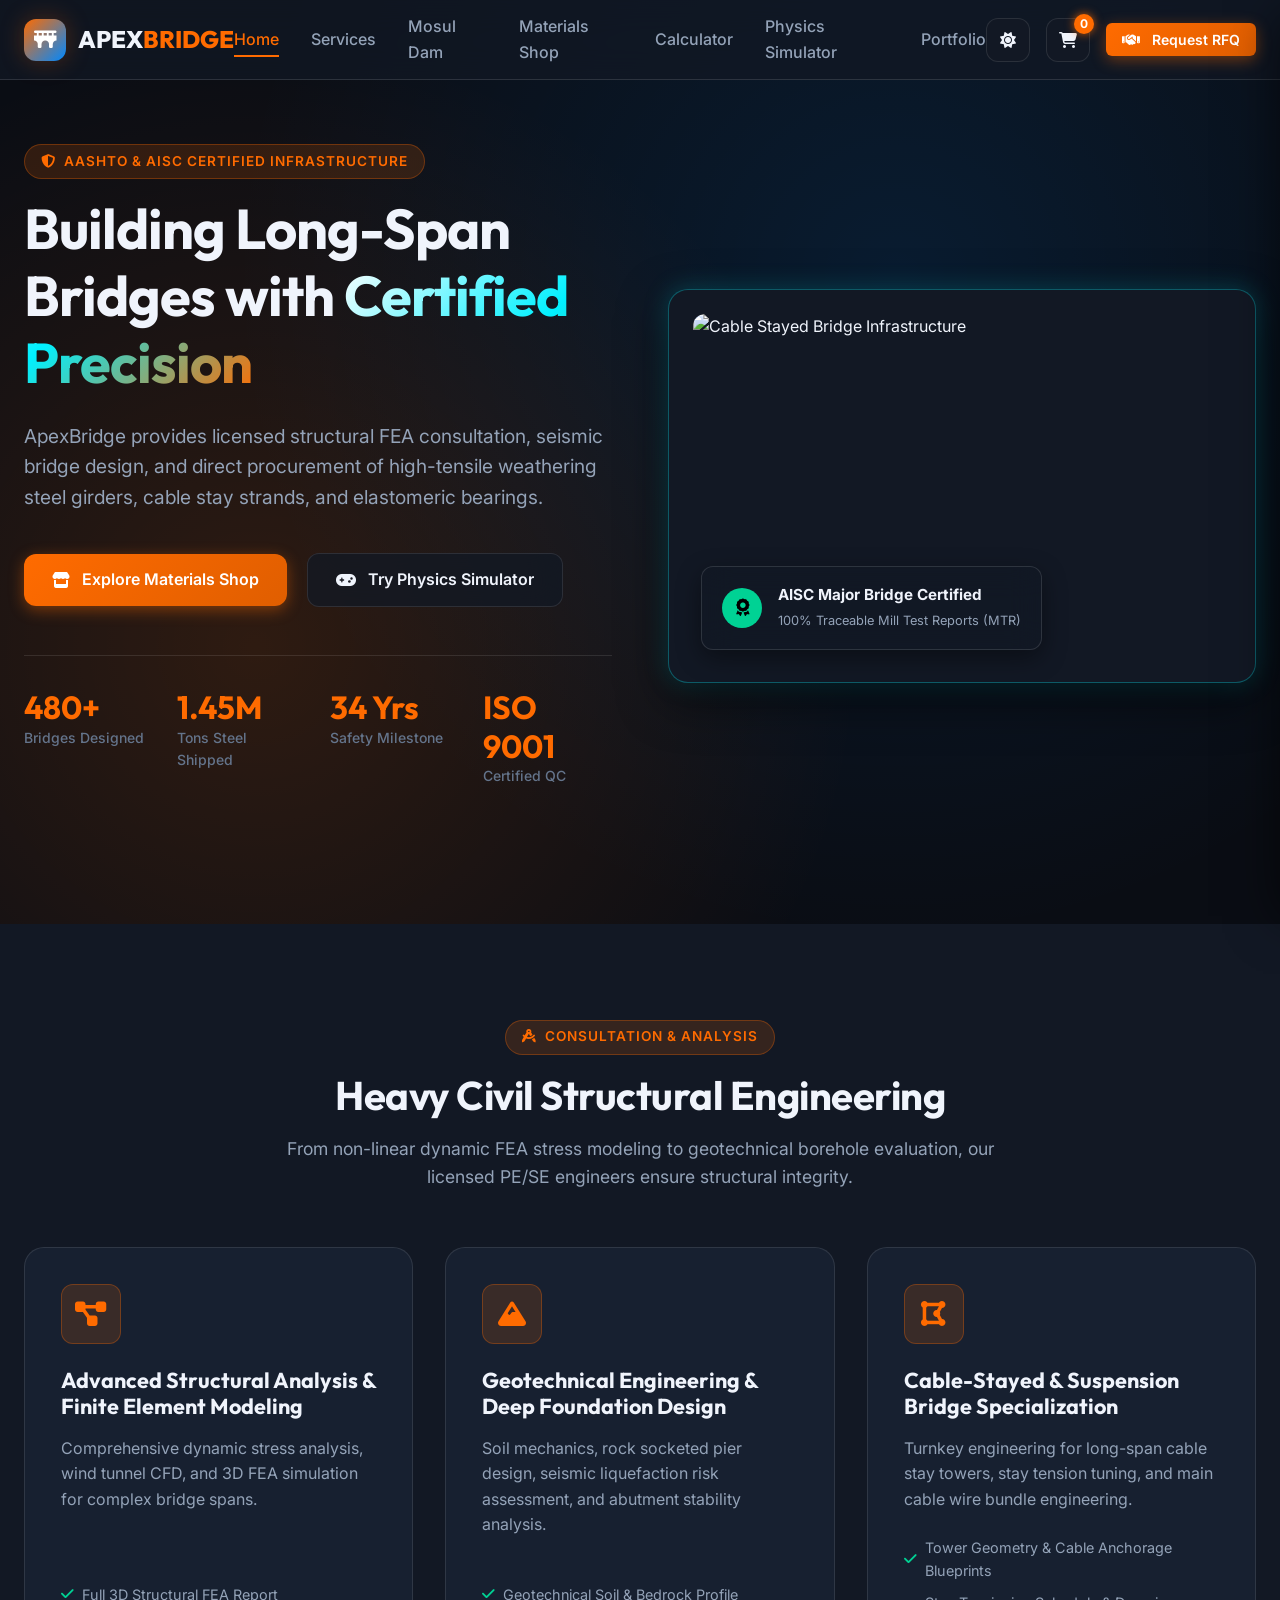
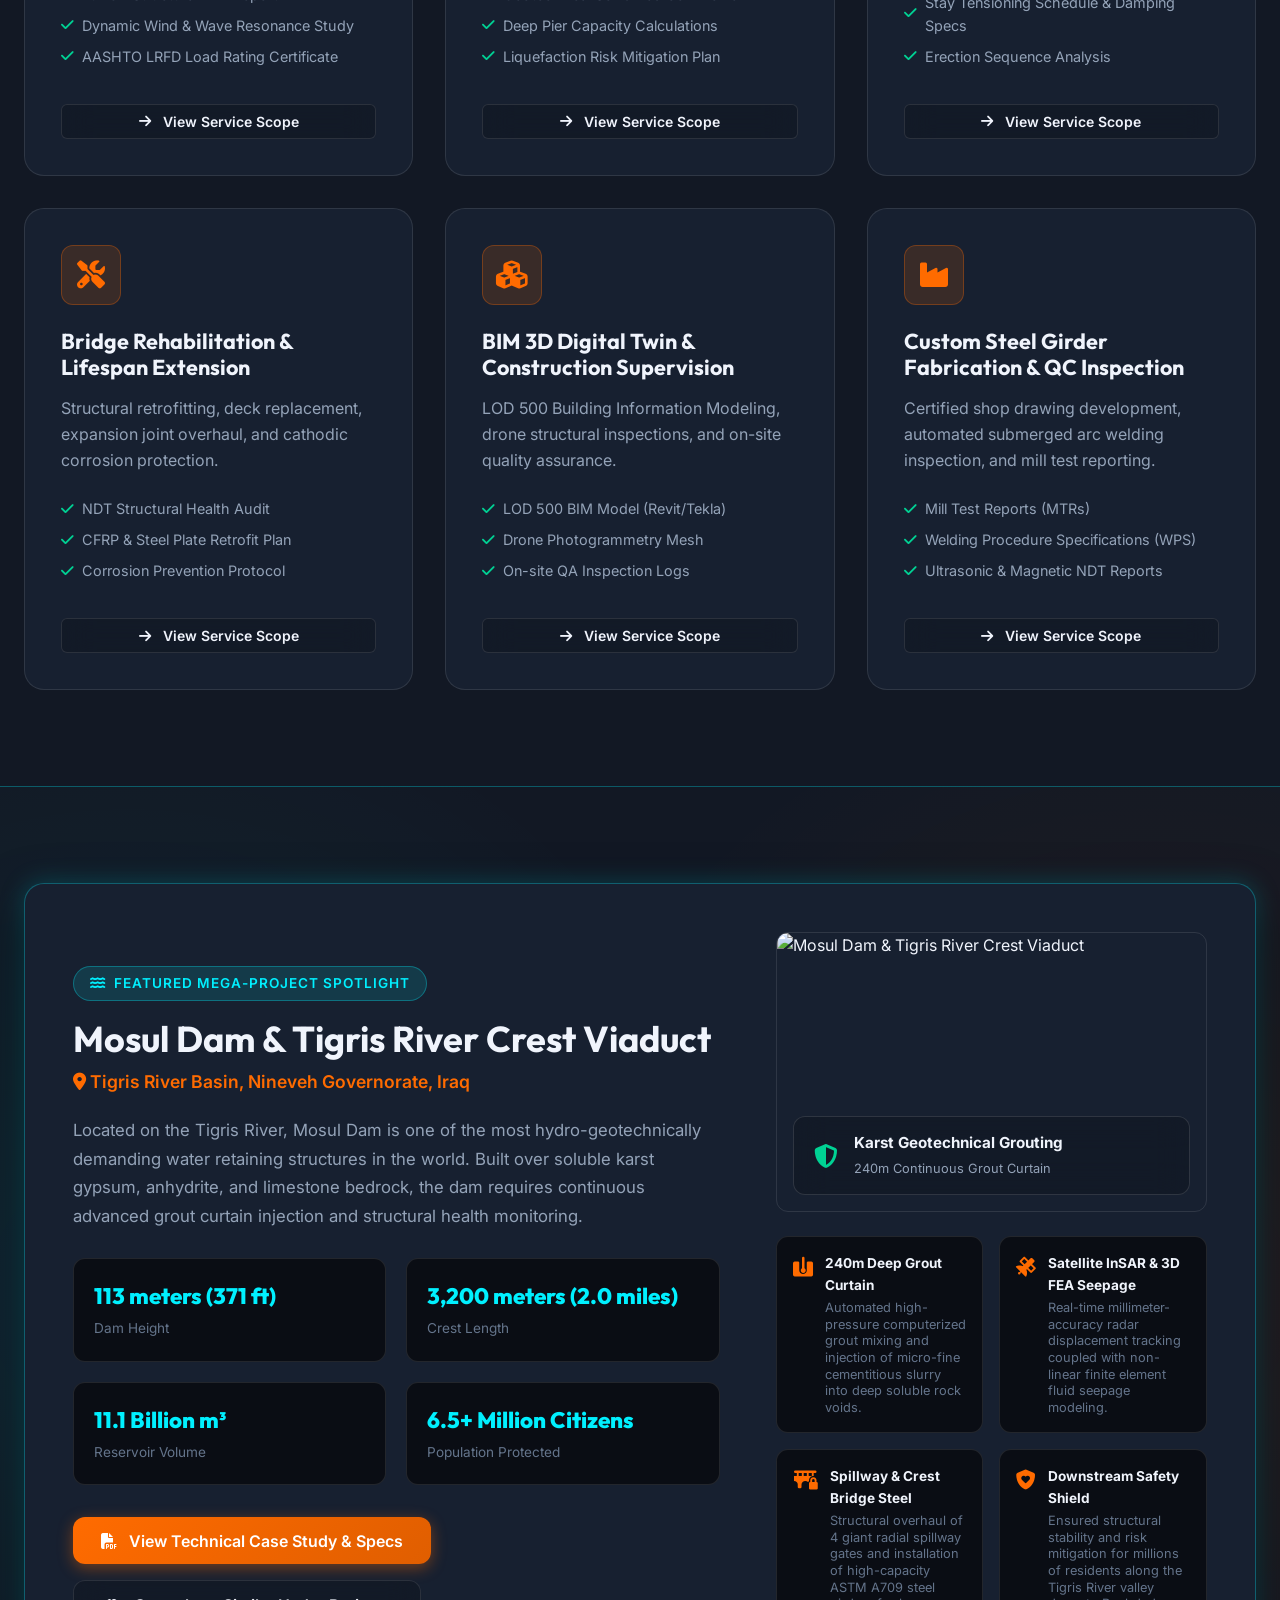
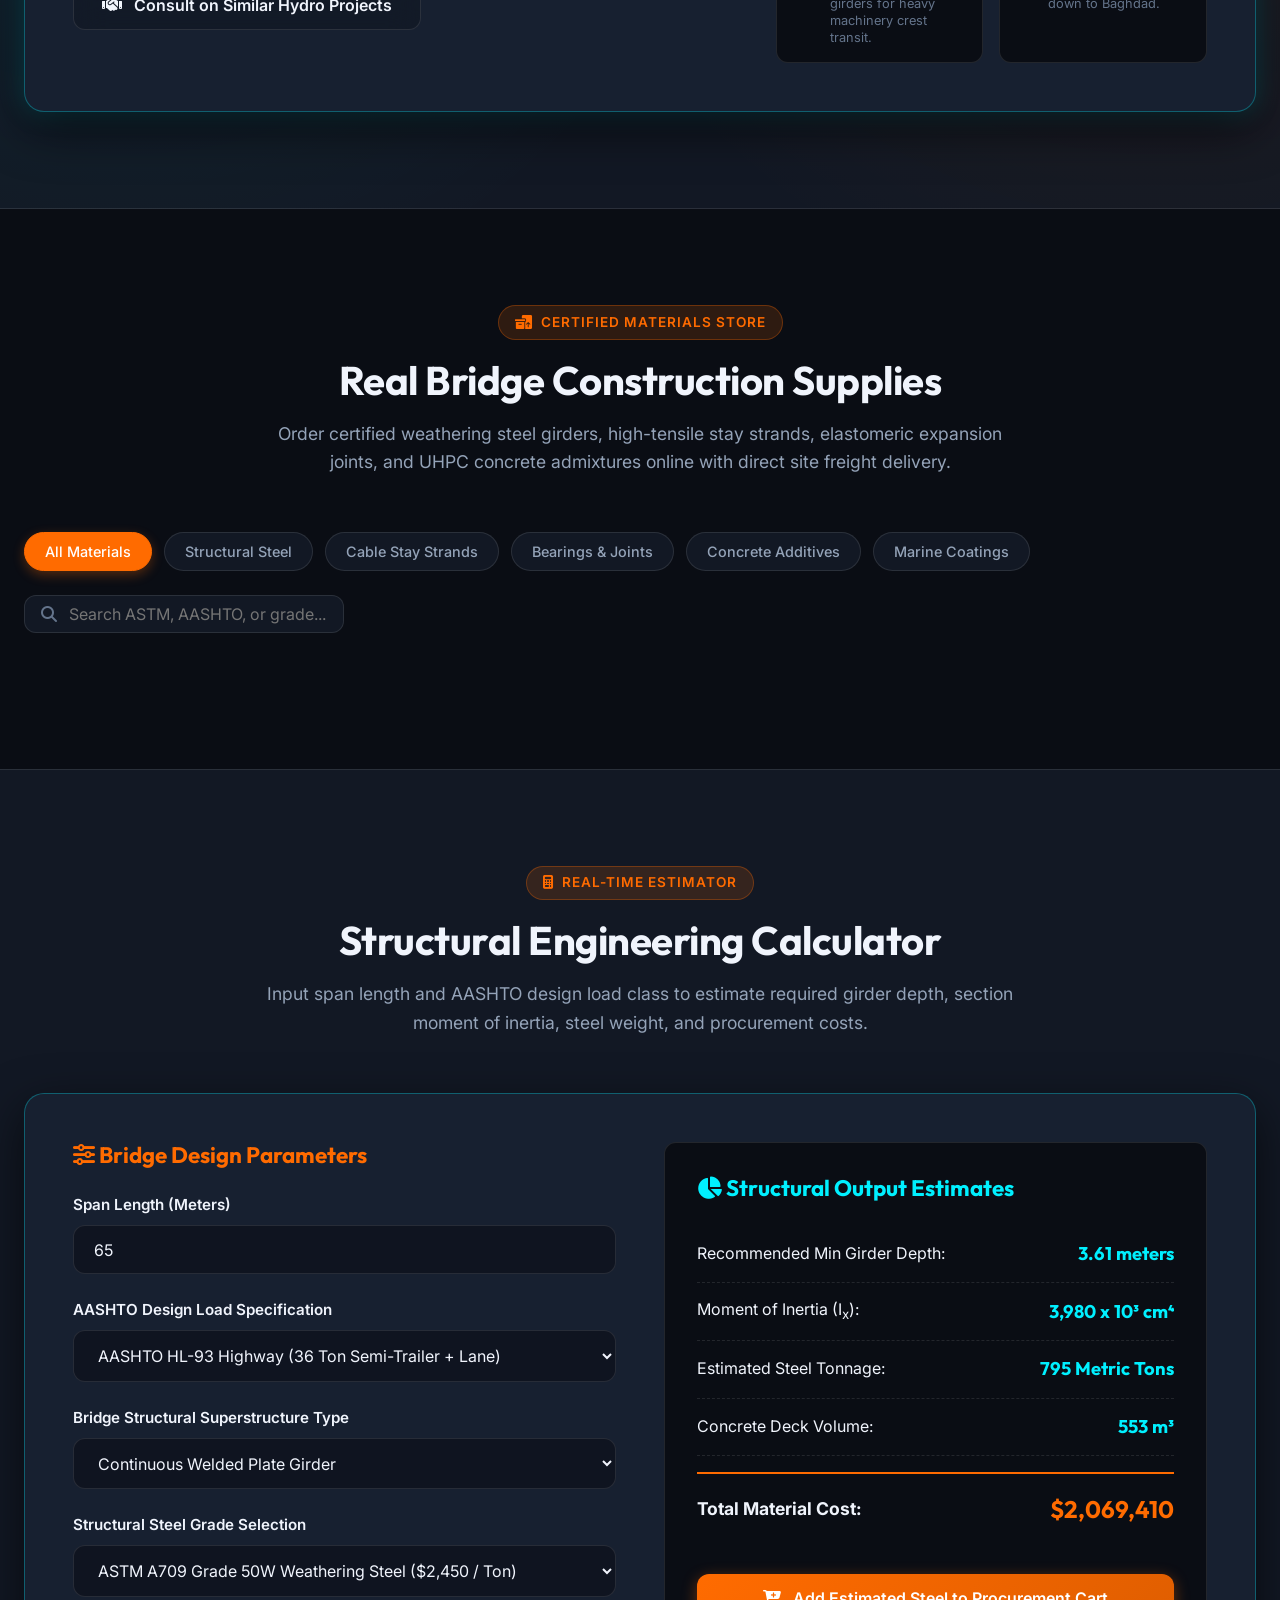
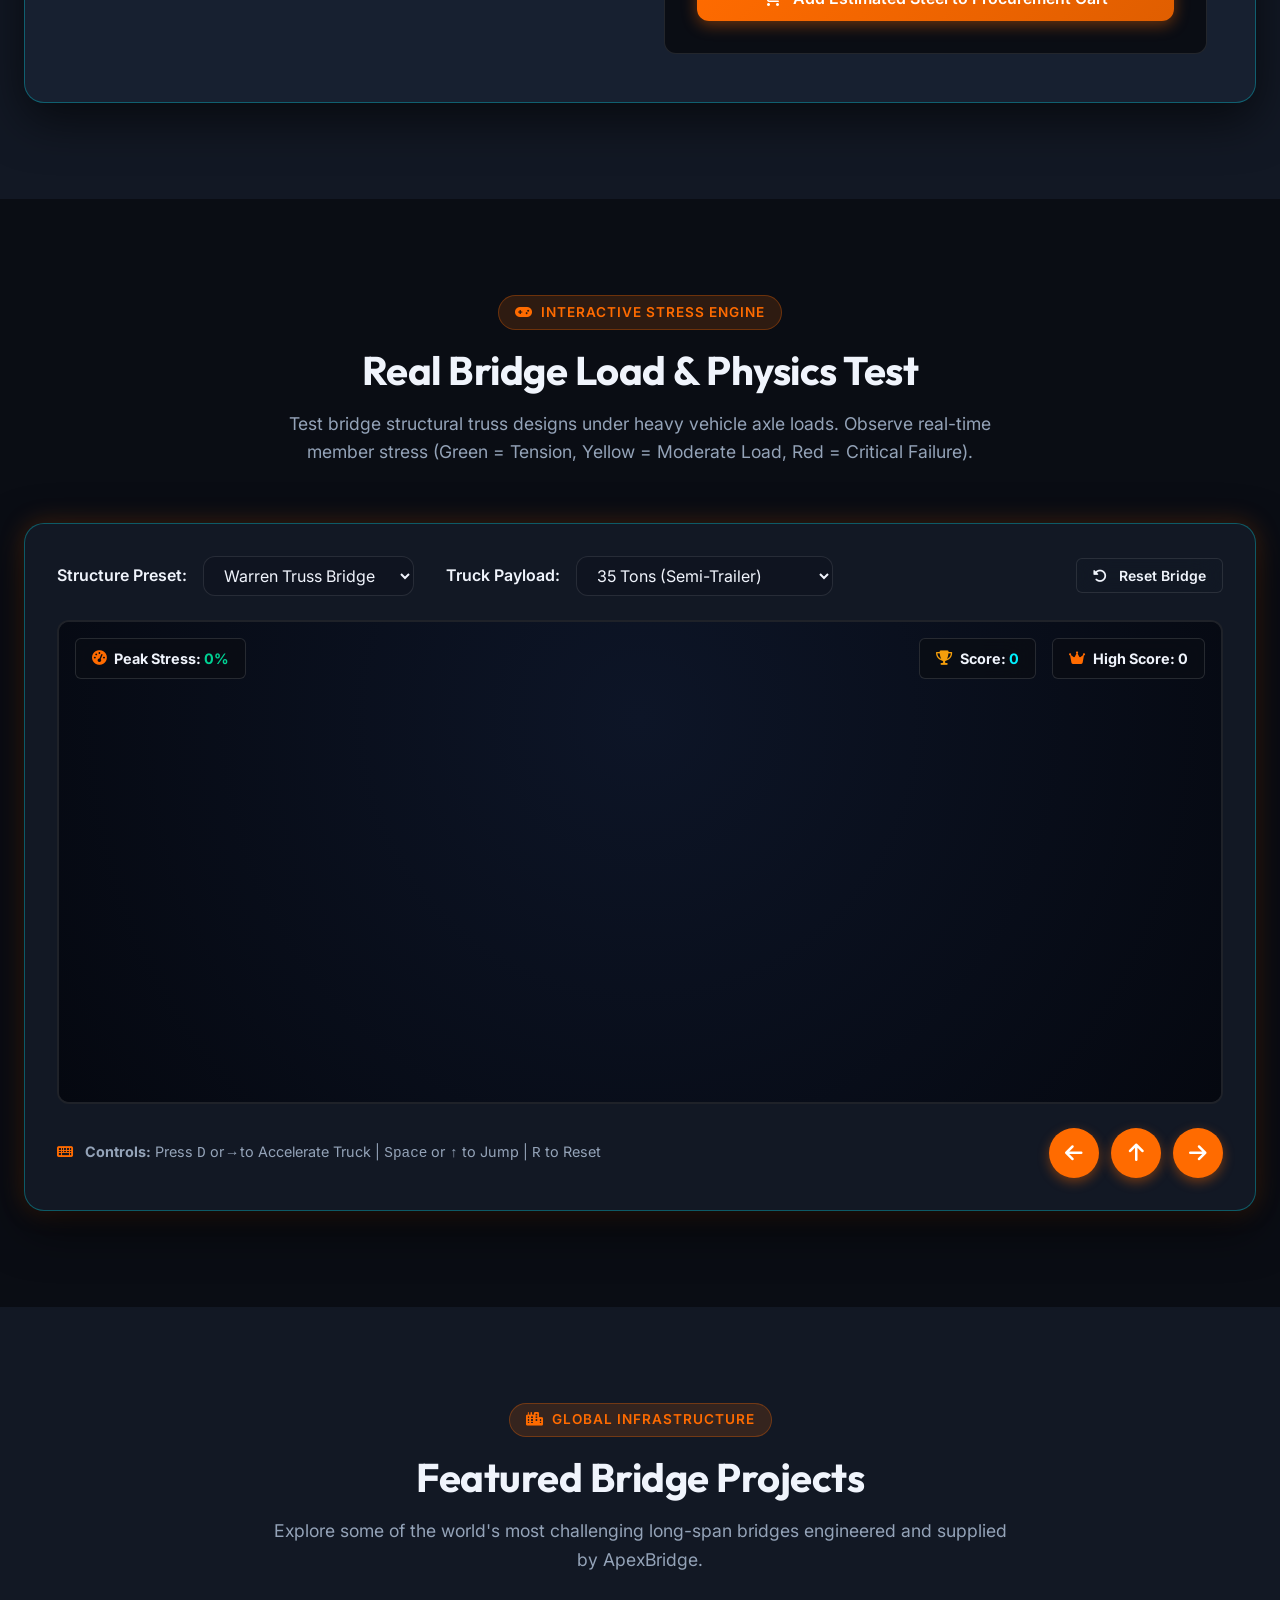
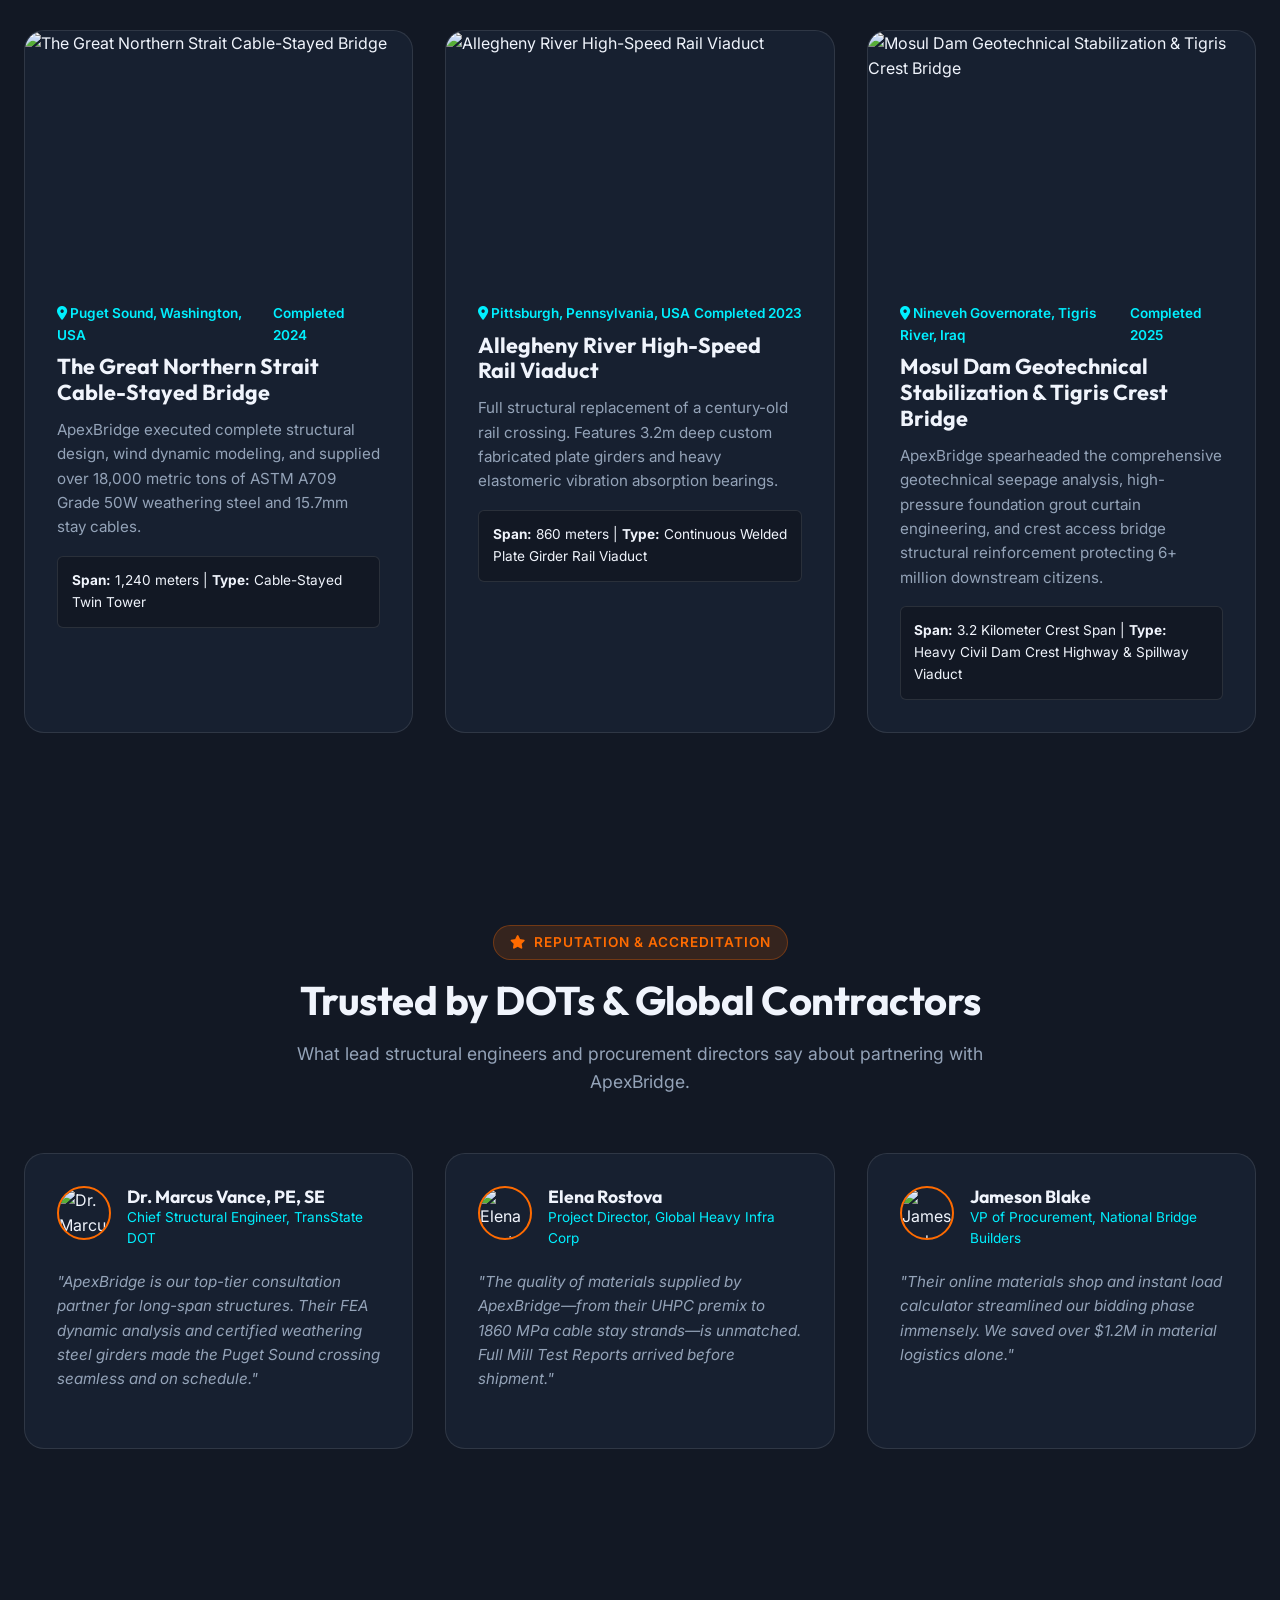
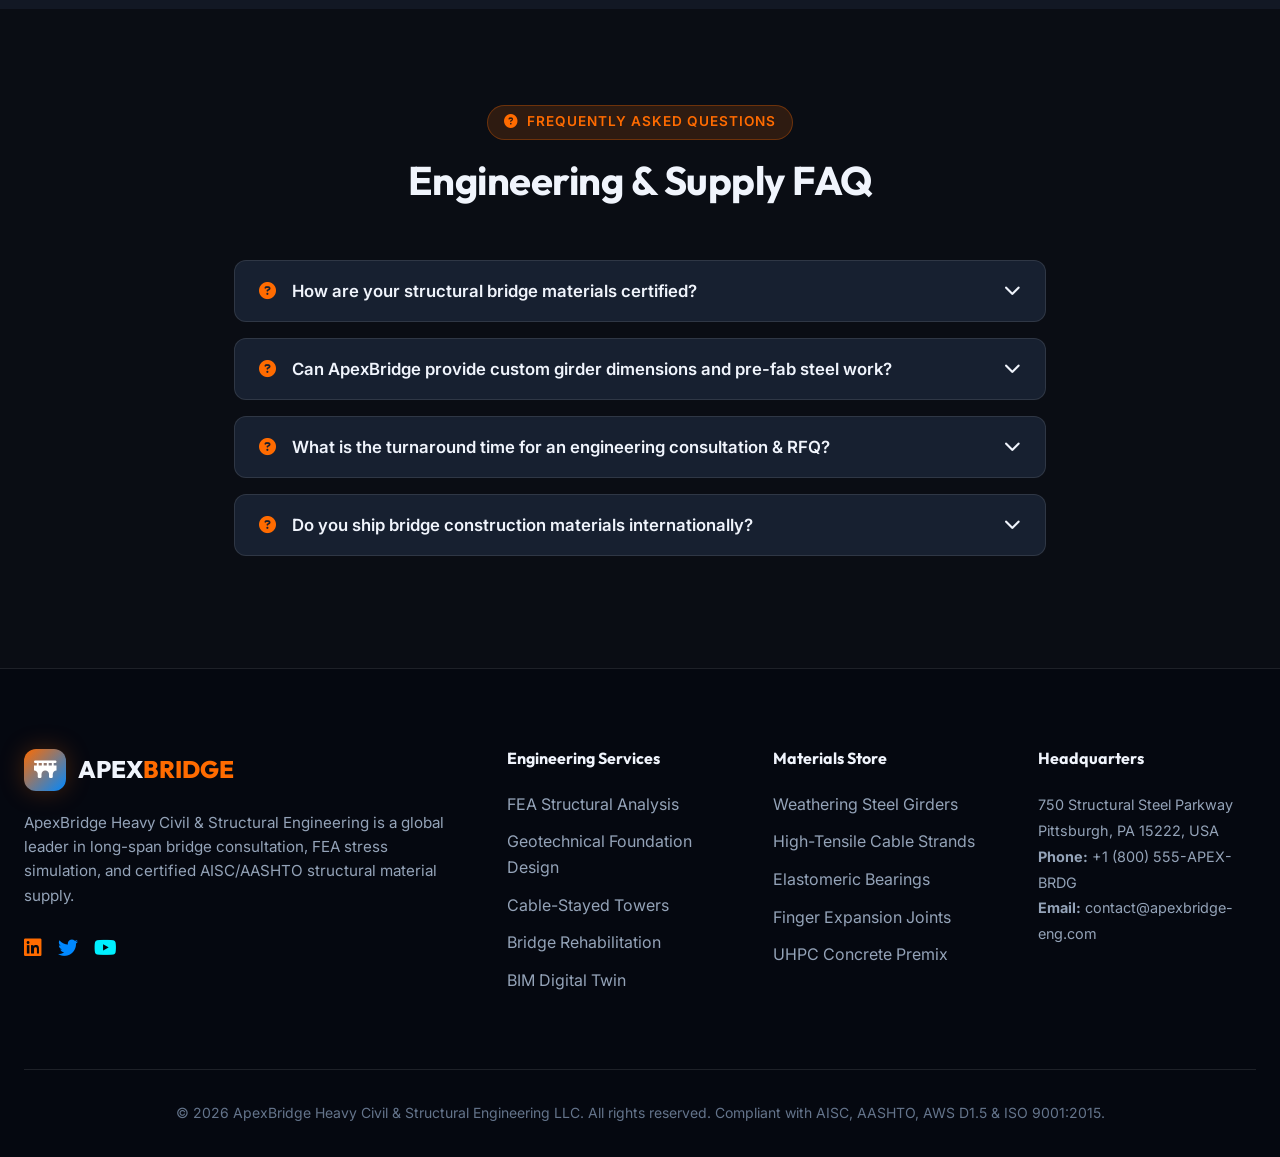
==== index.html @ 3b101652 "feat: add featured Mosul Dam geotechnical stabilization mega-project spotlight section and technical" ====
<!DOCTYPE html>
<html lang="en" data-theme="dark">
<head>
  <meta charset="UTF-8">
  <meta name="viewport" content="width=device-width, initial-scale=1.0">
  <meta name="description" content="ApexBridge Heavy Civil & Structural Engineering - Certified Bridge Materials Shop, FEA Consultation, and Real-Time Bridge Stress Simulator.">
  <title>ApexBridge | Engineering Consultation & Structural Bridge Materials</title>
  
  <!-- FontAwesome Icons & Google Fonts -->
  <link rel="stylesheet" href="https://cdnjs.cloudflare.com/ajax/libs/font-awesome/6.5.1/css/all.min.css">
  <link rel="stylesheet" href="css/styles.css">
</head>
<body>

  <!-- ==========================================================================
       Header & Navigation
       ========================================================================== -->
  <header class="header">
    <div class="container">
      <a href="#home" class="logo">
        <div class="logo-icon"><i class="fa-solid fa-bridge"></i></div>
        <span>APEX<span style="color: var(--brand-orange);">BRIDGE</span></span>
      </a>

      <ul class="nav-menu">
        <li><a href="#home" class="nav-link active">Home</a></li>
        <li><a href="#services" class="nav-link">Services</a></li>
        <li><a href="#mosul-dam" class="nav-link">Mosul Dam</a></li>
        <li><a href="#shop" class="nav-link">Materials Shop</a></li>
        <li><a href="#calculator" class="nav-link">Calculator</a></li>
        <li><a href="#simulator" class="nav-link">Physics Simulator</a></li>
        <li><a href="#portfolio" class="nav-link">Portfolio</a></li>
      </ul>

      <div class="header-actions">
        <button id="themeToggleBtn" class="btn-icon" aria-label="Toggle Theme">
          <i class="fa-solid fa-sun"></i>
        </button>

        <button id="cartBtn" class="btn-icon cart-btn" aria-label="Shopping Cart">
          <i class="fa-solid fa-cart-shopping"></i>
          <span class="cart-badge">0</span>
        </button>

        <button class="btn btn-primary btn-sm" onclick="openConsultationModal()">
          <i class="fa-solid fa-handshake"></i> Request RFQ
        </button>

        <button id="hamburgerBtn" class="hamburger-btn btn-icon" aria-label="Open Menu">
          <i class="fa-solid fa-bars"></i>
        </button>
      </div>
    </div>
  </header>

  <!-- Mobile Drawer Navigation -->
  <div id="mobileBackdrop" class="modal-backdrop" style="z-index: 2190;"></div>
  <div id="mobileNavDrawer" class="mobile-nav-drawer">
    <div style="display: flex; justify-content: space-between; align-items: center; margin-bottom: 2rem;">
      <a href="#home" class="logo" style="font-size: 1.25rem;">
        <div class="logo-icon" style="width: 34px; height: 34px;"><i class="fa-solid fa-bridge"></i></div>
        <span>APEX<span style="color: var(--brand-orange);">BRIDGE</span></span>
      </a>
      <button id="closeMobileNavBtn" style="font-size: 1.25rem; color: var(--text-muted);"><i class="fa-solid fa-xmark"></i></button>
    </div>
    <ul style="list-style: none; display: flex; flex-direction: column; gap: 1.25rem;">
      <li><a href="#home" class="mobile-nav-link" style="font-size: 1.1rem; font-weight: 600;">Home</a></li>
      <li><a href="#services" class="mobile-nav-link" style="font-size: 1.1rem; font-weight: 600;">Engineering Services</a></li>
      <li><a href="#mosul-dam" class="mobile-nav-link" style="font-size: 1.1rem; font-weight: 600;">Mosul Dam Project</a></li>
      <li><a href="#shop" class="mobile-nav-link" style="font-size: 1.1rem; font-weight: 600;">Bridge Materials Shop</a></li>
      <li><a href="#calculator" class="mobile-nav-link" style="font-size: 1.1rem; font-weight: 600;">Engineering Calculator</a></li>
      <li><a href="#simulator" class="mobile-nav-link" style="font-size: 1.1rem; font-weight: 600;">Bridge Physics Simulator</a></li>
      <li><a href="#portfolio" class="mobile-nav-link" style="font-size: 1.1rem; font-weight: 600;">Project Portfolio</a></li>
    </ul>
    <div style="margin-top: 3rem;">
      <button class="btn btn-primary" style="width: 100%;" onclick="openConsultationModal()">
        <i class="fa-solid fa-calendar-check"></i> Book Consultation
      </button>
    </div>
  </div>

  <!-- ==========================================================================
       Hero Section
       ========================================================================== -->
  <section id="home" class="hero">
    <div class="container">
      <div class="hero-grid">
        <div class="hero-content">
          <div class="section-tag"><i class="fa-solid fa-shield-halved"></i> AASHTO & AISC CERTIFIED INFRASTRUCTURE</div>
          <h1>Building Long-Span Bridges with <span class="text-gradient">Certified Precision</span></h1>
          <p>ApexBridge provides licensed structural FEA consultation, seismic bridge design, and direct procurement of high-tensile weathering steel girders, cable stay strands, and elastomeric bearings.</p>
          
          <div class="hero-buttons">
            <a href="#shop" class="btn btn-primary">
              <i class="fa-solid fa-store"></i> Explore Materials Shop
            </a>
            <a href="#simulator" class="btn btn-secondary">
              <i class="fa-solid fa-gamepad"></i> Try Physics Simulator
            </a>
          </div>

          <div class="hero-stats">
            <div class="stat-item">
              <h3 id="statBridges">480+</h3>
              <p>Bridges Designed</p>
            </div>
            <div class="stat-item">
              <h3>1.45M</h3>
              <p>Tons Steel Shipped</p>
            </div>
            <div class="stat-item">
              <h3>34 Yrs</h3>
              <p>Safety Milestone</p>
            </div>
            <div class="stat-item">
              <h3>ISO 9001</h3>
              <p>Certified QC</p>
            </div>
          </div>
        </div>

        <div class="hero-visual">
          <div class="hero-card-preview">
            <img src="https://images.unsplash.com/photo-1477959858617-67f30ac4ce78?auto=format&fit=crop&w=1000&q=80" alt="Cable Stayed Bridge Infrastructure" class="hero-card-img">
            <div class="hero-badge-float">
              <div class="hero-badge-icon"><i class="fa-solid fa-award"></i></div>
              <div>
                <strong style="display: block; font-size: 0.95rem;">AISC Major Bridge Certified</strong>
                <span style="font-size: 0.8rem; color: var(--text-secondary);">100% Traceable Mill Test Reports (MTR)</span>
              </div>
            </div>
          </div>
        </div>
      </div>
    </div>
  </section>

  <!-- ==========================================================================
       Services Section
       ========================================================================== -->
  <section id="services" class="services-section">
    <div class="container">
      <div class="section-header">
        <div class="section-tag"><i class="fa-solid fa-compass-drafting"></i> CONSULTATION & ANALYSIS</div>
        <h2>Heavy Civil Structural Engineering</h2>
        <p>From non-linear dynamic FEA stress modeling to geotechnical borehole evaluation, our licensed PE/SE engineers ensure structural integrity.</p>
      </div>

      <div id="servicesGrid" class="services-grid">
        <!-- Rendered dynamically via js/app.js -->
      </div>
    </div>
  </section>

  <!-- ==========================================================================
       Mosul Dam Mega-Project Spotlight Section
       ========================================================================== -->
  <section id="mosul-dam" class="mosul-section">
    <div class="container" id="mosulDamContainer">
      <!-- Rendered dynamically via js/app.js -->
    </div>
  </section>

  <!-- ==========================================================================
       Materials E-Commerce Shop Section
       ========================================================================== -->
  <section id="shop" class="shop-section">
    <div class="container">
      <div class="section-header">
        <div class="section-tag"><i class="fa-solid fa-boxes-packing"></i> CERTIFIED MATERIALS STORE</div>
        <h2>Real Bridge Construction Supplies</h2>
        <p>Order certified weathering steel girders, high-tensile stay strands, elastomeric expansion joints, and UHPC concrete admixtures online with direct site freight delivery.</p>
      </div>

      <div class="shop-controls">
        <div class="shop-filters">
          <button class="filter-btn active" data-filter="all">All Materials</button>
          <button class="filter-btn" data-filter="steel-girders">Structural Steel</button>
          <button class="filter-btn" data-filter="cables-tendons">Cable Stay Strands</button>
          <button class="filter-btn" data-filter="bearings-joints">Bearings & Joints</button>
          <button class="filter-btn" data-filter="concrete-additives">Concrete Additives</button>
          <button class="filter-btn" data-filter="coatings-sealants">Marine Coatings</button>
        </div>

        <div class="shop-search-bar">
          <i class="fa-solid fa-magnifying-glass"></i>
          <input type="text" id="shopSearchInput" placeholder="Search ASTM, AASHTO, or grade...">
        </div>
      </div>

      <div id="productsGrid" class="products-grid">
        <!-- Rendered dynamically via js/shop.js -->
      </div>
    </div>
  </section>

  <!-- ==========================================================================
       Engineering & Material Estimator Calculator
       ========================================================================== -->
  <section id="calculator" class="calc-section">
    <div class="container">
      <div class="section-header">
        <div class="section-tag"><i class="fa-solid fa-calculator"></i> REAL-TIME ESTIMATOR</div>
        <h2>Structural Engineering Calculator</h2>
        <p>Input span length and AASHTO design load class to estimate required girder depth, section moment of inertia, steel weight, and procurement costs.</p>
      </div>

      <div class="calc-wrapper">
        <div class="calc-grid">
          <div>
            <h3 style="font-size: 1.4rem; margin-bottom: 1.5rem; color: var(--brand-orange);">
              <i class="fa-solid fa-sliders"></i> Bridge Design Parameters
            </h3>
            
            <div class="form-group">
              <label>Span Length (Meters)</label>
              <input type="number" id="calcSpanLength" value="65" min="10" max="1500" class="form-control">
            </div>

            <div class="form-group">
              <label>AASHTO Design Load Specification</label>
              <select id="calcLoadClass" class="form-control">
                <option value="hl93" selected>AASHTO HL-93 Highway (36 Ton Semi-Trailer + Lane)</option>
                <option value="cooper">Cooper E80 Heavy Freight Locomotive Rail</option>
                <option value="urban">Light Urban Pedestrian & Transit Line</option>
              </select>
            </div>

            <div class="form-group">
              <label>Bridge Structural Superstructure Type</label>
              <select id="calcBridgeType" class="form-control">
                <option value="plate-girder" selected>Continuous Welded Plate Girder</option>
                <option value="warren-truss">Warren Steel Truss Span</option>
                <option value="cable-stayed">Cable-Stayed Twin Tower</option>
                <option value="box-girder">Prestressed Concrete Box Girder</option>
              </select>
            </div>

            <div class="form-group">
              <label>Structural Steel Grade Selection</label>
              <select id="calcSteelGrade" class="form-control">
                <option value="a709" selected>ASTM A709 Grade 50W Weathering Steel ($2,450 / Ton)</option>
                <option value="hps70w">High-Performance HPS 70W Steel ($3,100 / Ton)</option>
                <option value="a572">ASTM A572 Grade 50 Structural Steel ($2,100 / Ton)</option>
              </select>
            </div>
          </div>

          <div class="calc-results-card">
            <div>
              <h3 style="font-size: 1.4rem; margin-bottom: 1.5rem; color: var(--brand-cyan);">
                <i class="fa-solid fa-chart-pie"></i> Structural Output Estimates
              </h3>

              <div class="calc-metric-row">
                <span>Recommended Min Girder Depth:</span>
                <span id="resGirderDepth" class="calc-metric-val">3.61 meters</span>
              </div>

              <div class="calc-metric-row">
                <span>Moment of Inertia (I<sub>x</sub>):</span>
                <span id="resInertia" class="calc-metric-val">3,980 x 10³ cm⁴</span>
              </div>

              <div class="calc-metric-row">
                <span>Estimated Steel Tonnage:</span>
                <span id="resSteelWeight" class="calc-metric-val">795 Metric Tons</span>
              </div>

              <div class="calc-metric-row">
                <span>Concrete Deck Volume:</span>
                <span id="resConcreteVol" class="calc-metric-val">553 m³</span>
              </div>

              <div class="calc-metric-row" style="margin-top: 1rem; padding-top: 1rem; border-top: 2px solid var(--brand-orange);">
                <span style="font-size: 1.1rem; font-weight: 700;">Total Material Cost:</span>
                <span id="resTotalCost" class="calc-metric-val" style="font-size: 1.5rem; color: var(--brand-orange);">$2,069,410</span>
              </div>
            </div>

            <button class="btn btn-primary" style="margin-top: 2rem; width: 100%;" onclick="addCalculatedSteelToCart()">
              <i class="fa-solid fa-cart-plus"></i> Add Estimated Steel to Procurement Cart
            </button>
          </div>
        </div>
      </div>
    </div>
  </section>

  <!-- ==========================================================================
       Bridge Physics & Stress Load Simulator (Mini-Game)
       ========================================================================== -->
  <section id="simulator" class="sim-section">
    <div class="container">
      <div class="section-header">
        <div class="section-tag"><i class="fa-solid fa-gamepad"></i> INTERACTIVE STRESS ENGINE</div>
        <h2>Real Bridge Load & Physics Test</h2>
        <p>Test bridge structural truss designs under heavy vehicle axle loads. Observe real-time member stress (Green = Tension, Yellow = Moderate Load, Red = Critical Failure).</p>
      </div>

      <div class="sim-container">
        <div class="sim-header-bar">
          <div class="sim-controls-top">
            <label style="font-weight: 600;">Structure Preset:</label>
            <select id="simPresetSelect" class="form-control" style="width: auto; padding: 0.5rem 1rem;">
              <option value="warren-truss" selected>Warren Truss Bridge</option>
              <option value="pratt-truss">Pratt Truss Highway</option>
              <option value="arch-bridge">Through-Arch Bridge</option>
            </select>

            <label style="font-weight: 600; margin-left: 1rem;">Truck Payload:</label>
            <select id="simVehicleWeight" class="form-control" style="width: auto; padding: 0.5rem 1rem;">
              <option value="20">20 Tons (Light Truck)</option>
              <option value="35" selected>35 Tons (Semi-Trailer)</option>
              <option value="55">55 Tons (Heavy Crane)</option>
              <option value="80">80 Tons (Extreme Payload)</option>
            </select>
          </div>

          <button class="btn btn-secondary btn-sm" onclick="simReset()">
            <i class="fa-solid fa-rotate-left"></i> Reset Bridge
          </button>
        </div>

        <div class="sim-canvas-wrapper">
          <canvas id="bridgeCanvas"></canvas>

          <div class="sim-hud">
            <div class="sim-hud-badge">
              <i class="fa-solid fa-gauge-high" style="color: var(--brand-orange);"></i>
              <span>Peak Stress: <strong id="simMaxStress" style="color: var(--brand-teal);">0%</strong></span>
            </div>

            <div style="display: flex; gap: 1rem;">
              <div class="sim-hud-badge">
                <i class="fa-solid fa-trophy" style="color: var(--brand-warning);"></i>
                <span>Score: <strong id="simScore" style="color: var(--brand-cyan);">0</strong></span>
              </div>
              <div class="sim-hud-badge">
                <i class="fa-solid fa-crown" style="color: var(--brand-orange);"></i>
                <span>High Score: <strong id="simHighScore">0</strong></span>
              </div>
            </div>
          </div>
        </div>

        <div class="sim-controls-bottom">
          <div style="font-size: 0.9rem; color: var(--text-secondary);">
            <i class="fa-solid fa-keyboard" style="color: var(--brand-orange); margin-right: 0.5rem;"></i>
            <strong>Controls:</strong> Press <kbd>D</kbd> or <kbd>&rarr;</kbd> to Accelerate Truck | <kbd>Space</kbd> or <kbd>&uarr;</kbd> to Jump | <kbd>R</kbd> to Reset
          </div>

          <div class="mobile-game-pad">
            <button class="game-btn" onclick="simAccelerate(-1)" title="Reverse"><i class="fa-solid fa-arrow-left"></i></button>
            <button class="game-btn" onclick="simJump()" title="Jump"><i class="fa-solid fa-arrow-up"></i></button>
            <button class="game-btn" onclick="simAccelerate(1)" title="Drive Forward"><i class="fa-solid fa-arrow-right"></i></button>
          </div>
        </div>
      </div>
    </div>
  </section>

  <!-- ==========================================================================
       Project Portfolio Section
       ========================================================================== -->
  <section id="portfolio" class="portfolio-section">
    <div class="container">
      <div class="section-header">
        <div class="section-tag"><i class="fa-solid fa-city"></i> GLOBAL INFRASTRUCTURE</div>
        <h2>Featured Bridge Projects</h2>
        <p>Explore some of the world's most challenging long-span bridges engineered and supplied by ApexBridge.</p>
      </div>

      <div id="portfolioGrid" class="portfolio-grid">
        <!-- Rendered dynamically via js/app.js -->
      </div>
    </div>
  </section>

  <!-- ==========================================================================
       Testimonials & Certifications Section
       ========================================================================== -->
  <section class="services-section">
    <div class="container">
      <div class="section-header">
        <div class="section-tag"><i class="fa-solid fa-star"></i> REPUTATION & ACCREDITATION</div>
        <h2>Trusted by DOTs & Global Contractors</h2>
        <p>What lead structural engineers and procurement directors say about partnering with ApexBridge.</p>
      </div>

      <div id="testimonialsGrid" class="services-grid" style="margin-bottom: 4rem;">
        <!-- Rendered dynamically via js/app.js -->
      </div>
    </div>
  </section>

  <!-- ==========================================================================
       FAQ Accordion Section
       ========================================================================== -->
  <section class="shop-section">
    <div class="container" style="max-width: 860px;">
      <div class="section-header">
        <div class="section-tag"><i class="fa-solid fa-circle-question"></i> FREQUENTLY ASKED QUESTIONS</div>
        <h2>Engineering & Supply FAQ</h2>
      </div>

      <div id="faqContainer">
        <!-- Rendered dynamically via js/app.js -->
      </div>
    </div>
  </section>

  <!-- ==========================================================================
       Footer
       ========================================================================== -->
  <footer class="footer">
    <div class="container">
      <div class="footer-grid">
        <div>
          <a href="#home" class="logo" style="margin-bottom: 1.25rem;">
            <div class="logo-icon"><i class="fa-solid fa-bridge"></i></div>
            <span>APEX<span style="color: var(--brand-orange);">BRIDGE</span></span>
          </a>
          <p style="margin-bottom: 1.5rem; font-size: 0.95rem;">ApexBridge Heavy Civil & Structural Engineering is a global leader in long-span bridge consultation, FEA stress simulation, and certified AISC/AASHTO structural material supply.</p>
          <div style="display: flex; gap: 1rem; font-size: 1.25rem;">
            <a href="#" style="color: var(--brand-orange);"><i class="fa-brands fa-linkedin"></i></a>
            <a href="#" style="color: var(--brand-blue);"><i class="fa-brands fa-twitter"></i></a>
            <a href="#" style="color: var(--brand-cyan);"><i class="fa-brands fa-youtube"></i></a>
          </div>
        </div>

        <div class="footer-col">
          <h4>Engineering Services</h4>
          <ul class="footer-links">
            <li><a href="#services">FEA Structural Analysis</a></li>
            <li><a href="#services">Geotechnical Foundation Design</a></li>
            <li><a href="#services">Cable-Stayed Towers</a></li>
            <li><a href="#services">Bridge Rehabilitation</a></li>
            <li><a href="#services">BIM Digital Twin</a></li>
          </ul>
        </div>

        <div class="footer-col">
          <h4>Materials Store</h4>
          <ul class="footer-links">
            <li><a href="#shop">Weathering Steel Girders</a></li>
            <li><a href="#shop">High-Tensile Cable Strands</a></li>
            <li><a href="#shop">Elastomeric Bearings</a></li>
            <li><a href="#shop">Finger Expansion Joints</a></li>
            <li><a href="#shop">UHPC Concrete Premix</a></li>
          </ul>
        </div>

        <div class="footer-col">
          <h4>Headquarters</h4>
          <p style="font-size: 0.9rem; line-height: 1.8; margin-bottom: 1rem;">
            750 Structural Steel Parkway<br>
            Pittsburgh, PA 15222, USA<br>
            <strong>Phone:</strong> +1 (800) 555-APEX-BRDG<br>
            <strong>Email:</strong> contact@apexbridge-eng.com
          </p>
        </div>
      </div>

      <div class="footer-bottom">
        <p>&copy; 2026 ApexBridge Heavy Civil & Structural Engineering LLC. All rights reserved. Compliant with AISC, AASHTO, AWS D1.5 & ISO 9001:2015.</p>
      </div>
    </div>
  </footer>

  <!-- ==========================================================================
       Global Modal Backdrop & Drawer Containers
       ========================================================================== -->
  <div id="modalBackdrop" class="modal-backdrop">
    <div id="modalContent" class="modal-box">
      <!-- Dynamic modal content inserted via JS -->
    </div>
  </div>

  <!-- Shopping Cart Slide-Over Drawer -->
  <div id="cartBackdrop" class="modal-backdrop" style="z-index: 2090;"></div>
  <div id="cartDrawer" class="cart-drawer">
    <div class="cart-header">
      <h3 style="font-size: 1.25rem; font-weight: 700;"><i class="fa-solid fa-cart-shopping" style="color: var(--brand-orange); margin-right: 0.5rem;"></i> Procurement Cart</h3>
      <button id="closeCartBtn" style="font-size: 1.25rem; color: var(--text-muted);"><i class="fa-solid fa-xmark"></i></button>
    </div>

    <div id="cartItemsList" class="cart-items-list">
      <!-- Cart items inserted dynamically -->
    </div>

    <div class="cart-footer">
      <div style="display: flex; justify-content: space-between; margin-bottom: 0.5rem; font-size: 0.9rem;">
        <span>Subtotal:</span>
        <strong id="cartSubtotal">$0.00</strong>
      </div>
      <div style="display: flex; justify-content: space-between; margin-bottom: 0.75rem; font-size: 0.9rem;">
        <span>Est. Heavy Freight Transport:</span>
        <strong id="cartShipping">$0.00</strong>
      </div>
      <div style="display: flex; justify-content: space-between; margin-bottom: 1.25rem; font-size: 1.15rem; color: var(--brand-orange); font-weight: 800;">
        <span>Total Estimate:</span>
        <strong id="cartTotal">$0.00</strong>
      </div>
      <button class="btn btn-primary" style="width: 100%;" onclick="openCheckoutModal()">
        <i class="fa-solid fa-credit-card"></i> Proceed to Procurement Checkout
      </button>
    </div>
  </div>

  <!-- Scripts -->
  <script src="js/data.js"></script>
  <script src="js/app.js"></script>
  <script src="js/shop.js"></script>
  <script src="js/calculator.js"></script>
  <script src="js/simulator.js"></script>

</body>
</html>
---- css/styles.css ----
/* ==========================================================================
   ApexBridge Engineering & Materials - Main Design System & CSS Stylesheet
   ========================================================================== */

@import url('https://fonts.googleapis.com/css2?family=Inter:wght@300;400;500;600;700&family=Outfit:wght@400;500;600;700;800;900&display=swap');

:root {
  /* Dark Theme Variables (Default) */
  --bg-primary: #0a0d14;
  --bg-surface: #121824;
  --bg-card: #172030;
  --bg-card-hover: #1e2a3f;
  --bg-input: #0f1420;
  
  --text-primary: #f0f4fc;
  --text-secondary: #94a3b8;
  --text-muted: #64748b;
  
  --brand-orange: #ff6b00;
  --brand-orange-hover: #e05e00;
  --brand-orange-light: rgba(255, 107, 0, 0.15);
  
  --brand-blue: #0088ff;
  --brand-blue-hover: #0070d6;
  --brand-blue-light: rgba(0, 136, 255, 0.15);
  
  --brand-cyan: #00f0ff;
  --brand-teal: #00d294;
  --brand-danger: #ef4444;
  --brand-warning: #f59e0b;
  
  --border-color: rgba(255, 255, 255, 0.1);
  --border-color-highlight: rgba(0, 240, 255, 0.3);
  
  --glass-bg: rgba(18, 24, 36, 0.75);
  --glass-border: rgba(255, 255, 255, 0.12);
  --glass-blur: blur(16px);
  
  --shadow-sm: 0 2px 8px rgba(0, 0, 0, 0.3);
  --shadow-md: 0 8px 24px rgba(0, 0, 0, 0.4);
  --shadow-lg: 0 16px 48px rgba(0, 0, 0, 0.6);
  --shadow-glow: 0 0 25px rgba(255, 107, 0, 0.25);
  --shadow-glow-cyan: 0 0 25px rgba(0, 240, 255, 0.25);
  
  --radius-sm: 6px;
  --radius-md: 12px;
  --radius-lg: 20px;
  --radius-full: 9999px;
  
  --font-heading: 'Outfit', -apple-system, BlinkMacSystemFont, sans-serif;
  --font-body: 'Inter', -apple-system, BlinkMacSystemFont, sans-serif;
  
  --header-height: 80px;
  --transition-fast: 0.2s cubic-bezier(0.4, 0, 0.2, 1);
  --transition-normal: 0.3s cubic-bezier(0.4, 0, 0.2, 1);
}

[data-theme="light"] {
  --bg-primary: #f8fafc;
  --bg-surface: #ffffff;
  --bg-card: #f1f5f9;
  --bg-card-hover: #e2e8f0;
  --bg-input: #ffffff;
  
  --text-primary: #0f172a;
  --text-secondary: #475569;
  --text-muted: #94a3b8;
  
  --border-color: rgba(15, 23, 42, 0.12);
  --border-color-highlight: rgba(0, 136, 255, 0.4);
  
  --glass-bg: rgba(255, 255, 255, 0.85);
  --glass-border: rgba(15, 23, 42, 0.15);
  
  --shadow-sm: 0 2px 8px rgba(15, 23, 42, 0.06);
  --shadow-md: 0 8px 24px rgba(15, 23, 42, 0.08);
  --shadow-lg: 0 16px 48px rgba(15, 23, 42, 0.12);
}

/* ==========================================================================
   Global Reset & Base Styles
   ========================================================================== */

*, *::before, *::after {
  box-sizing: border-box;
  margin: 0;
  padding: 0;
}

html {
  scroll-behavior: smooth;
  font-size: 16px;
}

body {
  font-family: var(--font-body);
  background-color: var(--bg-primary);
  color: var(--text-primary);
  line-height: 1.6;
  overflow-x: hidden;
  transition: background-color var(--transition-normal), color var(--transition-normal);
}

a {
  color: inherit;
  text-decoration: none;
}

button, input, select, textarea {
  font-family: inherit;
  font-size: inherit;
  color: inherit;
  border: none;
  outline: none;
  background: none;
}

button {
  cursor: pointer;
}

img {
  max-width: 100%;
  height: auto;
  display: block;
}

.container {
  width: 100%;
  max-width: 1280px;
  margin: 0 auto;
  padding: 0 1.5rem;
}

/* ==========================================================================
   Typography & Utility Classes
   ========================================================================== */

h1, h2, h3, h4, h5, h6 {
  font-family: var(--font-heading);
  font-weight: 700;
  line-height: 1.2;
  color: var(--text-primary);
}

.text-gradient {
  background: linear-gradient(135deg, #ffffff 0%, var(--brand-cyan) 50%, var(--brand-orange) 100%);
  -webkit-background-clip: text;
  -webkit-text-fill-color: transparent;
}

.text-orange { color: var(--brand-orange); }
.text-blue { color: var(--brand-blue); }
.text-cyan { color: var(--brand-cyan); }
.text-muted { color: var(--text-muted); }

.section-tag {
  display: inline-flex;
  align-items: center;
  gap: 0.5rem;
  padding: 0.35rem 1rem;
  border-radius: var(--radius-full);
  background: var(--brand-orange-light);
  color: var(--brand-orange);
  font-size: 0.85rem;
  font-weight: 600;
  text-transform: uppercase;
  letter-spacing: 1px;
  border: 1px solid rgba(255, 107, 0, 0.3);
  margin-bottom: 1rem;
}

.section-header {
  text-align: center;
  max-width: 750px;
  margin: 0 auto 3.5rem auto;
}

.section-header h2 {
  font-size: 2.5rem;
  margin-bottom: 1rem;
  letter-spacing: -0.5px;
}

.section-header p {
  color: var(--text-secondary);
  font-size: 1.1rem;
}

/* Buttons */
.btn {
  display: inline-flex;
  align-items: center;
  justify-content: center;
  gap: 0.75rem;
  padding: 0.85rem 1.75rem;
  border-radius: var(--radius-md);
  font-weight: 600;
  font-size: 1rem;
  transition: all var(--transition-fast);
  white-space: nowrap;
}

.btn-primary {
  background: linear-gradient(135deg, var(--brand-orange) 0%, #e05e00 100%);
  color: #ffffff;
  box-shadow: 0 4px 15px rgba(255, 107, 0, 0.4);
}

.btn-primary:hover {
  transform: translateY(-2px);
  box-shadow: 0 8px 25px rgba(255, 107, 0, 0.6);
}

.btn-secondary {
  background: var(--glass-bg);
  border: 1px solid var(--border-color);
  color: var(--text-primary);
  backdrop-filter: var(--glass-blur);
}

.btn-secondary:hover {
  border-color: var(--brand-cyan);
  color: var(--brand-cyan);
  transform: translateY(-2px);
}

.btn-outline-orange {
  border: 2px solid var(--brand-orange);
  color: var(--brand-orange);
  background: transparent;
}

.btn-outline-orange:hover {
  background: var(--brand-orange);
  color: #ffffff;
  box-shadow: var(--shadow-glow);
}

.btn-sm {
  padding: 0.5rem 1rem;
  font-size: 0.875rem;
  border-radius: var(--radius-sm);
}

.btn-icon {
  width: 44px;
  height: 44px;
  padding: 0;
  border-radius: var(--radius-md);
  display: inline-flex;
  align-items: center;
  justify-content: center;
  background: var(--bg-surface);
  border: 1px solid var(--border-color);
  color: var(--text-primary);
  transition: all var(--transition-fast);
}

.btn-icon:hover {
  border-color: var(--brand-orange);
  color: var(--brand-orange);
}

/* ==========================================================================
   Header & Navigation
   ========================================================================== */

.header {
  position: fixed;
  top: 0;
  left: 0;
  width: 100%;
  height: var(--header-height);
  z-index: 1000;
  background: var(--glass-bg);
  backdrop-filter: var(--glass-blur);
  border-bottom: 1px solid var(--glass-border);
  transition: background var(--transition-normal);
}

.header .container {
  display: flex;
  align-items: center;
  justify-content: space-between;
  height: 100%;
}

.logo {
  display: flex;
  align-items: center;
  gap: 0.75rem;
  font-family: var(--font-heading);
  font-weight: 800;
  font-size: 1.5rem;
  color: var(--text-primary);
}

.logo-icon {
  width: 42px;
  height: 42px;
  background: linear-gradient(135deg, var(--brand-orange) 0%, var(--brand-blue) 100%);
  border-radius: var(--radius-md);
  display: flex;
  align-items: center;
  justify-content: center;
  color: #ffffff;
  font-size: 1.25rem;
  box-shadow: var(--shadow-glow);
}

.nav-menu {
  display: flex;
  align-items: center;
  gap: 2rem;
  list-style: none;
}

.nav-link {
  font-weight: 500;
  color: var(--text-secondary);
  transition: color var(--transition-fast);
  position: relative;
  padding: 0.5rem 0;
}

.nav-link:hover, .nav-link.active {
  color: var(--brand-orange);
}

.nav-link::after {
  content: '';
  position: absolute;
  bottom: 0;
  left: 0;
  width: 0;
  height: 2px;
  background: var(--brand-orange);
  transition: width var(--transition-fast);
}

.nav-link:hover::after, .nav-link.active::after {
  width: 100%;
}

.header-actions {
  display: flex;
  align-items: center;
  gap: 1rem;
}

.cart-btn {
  position: relative;
}

.cart-badge {
  position: absolute;
  top: -5px;
  right: -5px;
  background: var(--brand-orange);
  color: #ffffff;
  font-size: 0.75rem;
  font-weight: 700;
  width: 20px;
  height: 20px;
  border-radius: 50%;
  display: flex;
  align-items: center;
  justify-content: center;
  box-shadow: 0 0 10px rgba(255, 107, 0, 0.8);
}

.hamburger-btn {
  display: none;
  font-size: 1.5rem;
}

/* ==========================================================================
   Hero Section
   ========================================================================== */

.hero {
  padding-top: calc(var(--header-height) + 4rem);
  padding-bottom: 6rem;
  position: relative;
  overflow: hidden;
  background: radial-gradient(circle at 70% 30%, rgba(0, 136, 255, 0.12) 0%, transparent 60%),
              radial-gradient(circle at 20% 70%, rgba(255, 107, 0, 0.15) 0%, transparent 50%);
}

.hero-grid {
  display: grid;
  grid-template-columns: 1fr 1fr;
  gap: 3.5rem;
  align-items: center;
}

.hero-content h1 {
  font-size: 3.5rem;
  letter-spacing: -1px;
  margin-bottom: 1.5rem;
}

.hero-content p {
  font-size: 1.2rem;
  color: var(--text-secondary);
  margin-bottom: 2.5rem;
}

.hero-buttons {
  display: flex;
  align-items: center;
  gap: 1.25rem;
  flex-wrap: wrap;
  margin-bottom: 3rem;
}

.hero-stats {
  display: grid;
  grid-template-columns: repeat(4, 1fr);
  gap: 1.5rem;
  padding-top: 2rem;
  border-top: 1px solid var(--border-color);
}

.stat-item h3 {
  font-size: 2rem;
  color: var(--brand-orange);
}

.stat-item p {
  font-size: 0.875rem;
  color: var(--text-muted);
  font-weight: 500;
}

.hero-visual {
  position: relative;
}

.hero-card-preview {
  background: var(--bg-surface);
  border: 1px solid var(--border-color-highlight);
  border-radius: var(--radius-lg);
  padding: 1.5rem;
  box-shadow: var(--shadow-lg), var(--shadow-glow-cyan);
  position: relative;
  overflow: hidden;
}

.hero-card-img {
  width: 100%;
  height: 320px;
  object-fit: cover;
  border-radius: var(--radius-md);
  margin-bottom: 1.5rem;
}

.hero-badge-float {
  position: absolute;
  bottom: 2rem;
  left: 2rem;
  background: var(--glass-bg);
  backdrop-filter: var(--glass-blur);
  border: 1px solid var(--glass-border);
  padding: 1rem 1.25rem;
  border-radius: var(--radius-md);
  display: flex;
  align-items: center;
  gap: 1rem;
  box-shadow: var(--shadow-md);
}

.hero-badge-icon {
  width: 40px;
  height: 40px;
  background: var(--brand-teal);
  border-radius: 50%;
  display: flex;
  align-items: center;
  justify-content: center;
  color: #000;
  font-size: 1.1rem;
}

/* ==========================================================================
   Services Section
   ========================================================================== */

.services-section {
  padding: 6rem 0;
  background: var(--bg-surface);
  position: relative;
}

.services-grid {
  display: grid;
  grid-template-columns: repeat(auto-fit, minmax(350px, 1fr));
  gap: 2rem;
}

.service-card {
  background: var(--bg-card);
  border: 1px solid var(--border-color);
  border-radius: var(--radius-lg);
  padding: 2.25rem;
  transition: all var(--transition-normal);
  display: flex;
  flex-direction: column;
  height: 100%;
}

.service-card:hover {
  transform: translateY(-8px);
  border-color: var(--brand-orange);
  box-shadow: var(--shadow-md), var(--shadow-glow);
  background: var(--bg-card-hover);
}

.service-icon {
  width: 60px;
  height: 60px;
  background: var(--brand-orange-light);
  color: var(--brand-orange);
  border-radius: var(--radius-md);
  display: flex;
  align-items: center;
  justify-content: center;
  font-size: 1.75rem;
  margin-bottom: 1.5rem;
  border: 1px solid rgba(255, 107, 0, 0.3);
}

.service-card h3 {
  font-size: 1.35rem;
  margin-bottom: 1rem;
}

.service-card p {
  color: var(--text-secondary);
  margin-bottom: 1.5rem;
  flex-grow: 1;
}

.service-deliverables {
  list-style: none;
  margin-bottom: 1.75rem;
}

.service-deliverables li {
  font-size: 0.9rem;
  color: var(--text-secondary);
  display: flex;
  align-items: center;
  gap: 0.5rem;
  margin-bottom: 0.5rem;
}

.service-deliverables i {
  color: var(--brand-teal);
}

/* ==========================================================================
   Materials Shop Section
   ========================================================================== */

.shop-section {
  padding: 6rem 0;
  background: var(--bg-primary);
}

.shop-controls {
  display: flex;
  align-items: center;
  justify-content: space-between;
  gap: 1.5rem;
  margin-bottom: 2.5rem;
  flex-wrap: wrap;
}

.shop-filters {
  display: flex;
  align-items: center;
  gap: 0.75rem;
  flex-wrap: wrap;
}

.filter-btn {
  padding: 0.6rem 1.25rem;
  border-radius: var(--radius-full);
  background: var(--bg-surface);
  border: 1px solid var(--border-color);
  color: var(--text-secondary);
  font-size: 0.9rem;
  font-weight: 500;
  transition: all var(--transition-fast);
}

.filter-btn:hover, .filter-btn.active {
  background: var(--brand-orange);
  color: #ffffff;
  border-color: var(--brand-orange);
  box-shadow: 0 4px 12px rgba(255, 107, 0, 0.3);
}

.shop-search-bar {
  display: flex;
  align-items: center;
  background: var(--bg-surface);
  border: 1px solid var(--border-color);
  border-radius: var(--radius-md);
  padding: 0.5rem 1rem;
  width: 100%;
  max-width: 320px;
}

.shop-search-bar i {
  color: var(--text-muted);
  margin-right: 0.75rem;
}

.shop-search-bar input {
  width: 100%;
  color: var(--text-primary);
}

.products-grid {
  display: grid;
  grid-template-columns: repeat(auto-fill, minmax(290px, 1fr));
  gap: 2rem;
}

.product-card {
  background: var(--bg-surface);
  border: 1px solid var(--border-color);
  border-radius: var(--radius-lg);
  overflow: hidden;
  transition: all var(--transition-normal);
  display: flex;
  flex-direction: column;
}

.product-card:hover {
  transform: translateY(-6px);
  border-color: var(--brand-blue);
  box-shadow: var(--shadow-md), var(--shadow-glow-cyan);
}

.product-img-wrapper {
  position: relative;
  height: 200px;
  overflow: hidden;
}

.product-img-wrapper img {
  width: 100%;
  height: 100%;
  object-fit: cover;
  transition: transform var(--transition-normal);
}

.product-card:hover .product-img-wrapper img {
  transform: scale(1.08);
}

.product-badge {
  position: absolute;
  top: 1rem;
  left: 1rem;
  background: rgba(10, 13, 20, 0.85);
  backdrop-filter: var(--glass-blur);
  padding: 0.35rem 0.75rem;
  border-radius: var(--radius-sm);
  font-size: 0.75rem;
  font-weight: 700;
  color: var(--brand-cyan);
  border: 1px solid rgba(0, 240, 255, 0.4);
}

.product-body {
  padding: 1.5rem;
  display: flex;
  flex-direction: column;
  flex-grow: 1;
}

.product-grade {
  font-size: 0.8rem;
  color: var(--brand-orange);
  font-weight: 600;
  text-transform: uppercase;
  margin-bottom: 0.5rem;
}

.product-title {
  font-size: 1.15rem;
  margin-bottom: 0.75rem;
  line-height: 1.3;
}

.product-meta {
  display: flex;
  align-items: center;
  justify-content: space-between;
  font-size: 0.85rem;
  color: var(--text-muted);
  margin-bottom: 1.25rem;
  padding-bottom: 1rem;
  border-bottom: 1px solid var(--border-color);
}

.product-price-row {
  display: flex;
  align-items: center;
  justify-content: space-between;
  margin-top: auto;
}

.product-price {
  font-size: 1.35rem;
  font-weight: 800;
  font-family: var(--font-heading);
  color: var(--text-primary);
}

.product-price span {
  font-size: 0.85rem;
  font-weight: 400;
  color: var(--text-muted);
}

/* ==========================================================================
   Engineering Calculator Section
   ========================================================================== */

.calc-section {
  padding: 6rem 0;
  background: var(--bg-surface);
  border-top: 1px solid var(--border-color);
}

.calc-wrapper {
  background: var(--bg-card);
  border: 1px solid var(--border-color-highlight);
  border-radius: var(--radius-lg);
  padding: 3rem;
  box-shadow: var(--shadow-lg);
}

.calc-grid {
  display: grid;
  grid-template-columns: 1fr 1fr;
  gap: 3rem;
}

.form-group {
  margin-bottom: 1.5rem;
}

.form-group label {
  display: block;
  font-weight: 600;
  font-size: 0.95rem;
  margin-bottom: 0.5rem;
  color: var(--text-primary);
}

.form-control {
  width: 100%;
  padding: 0.85rem 1.25rem;
  background: var(--bg-input);
  border: 1px solid var(--border-color);
  border-radius: var(--radius-md);
  color: var(--text-primary);
  transition: border-color var(--transition-fast);
}

.form-control:focus {
  border-color: var(--brand-orange);
  box-shadow: 0 0 0 3px var(--brand-orange-light);
}

.calc-results-card {
  background: var(--bg-primary);
  border: 1px solid var(--border-color);
  border-radius: var(--radius-md);
  padding: 2rem;
  display: flex;
  flex-direction: column;
  justify-content: space-between;
}

.calc-metric-row {
  display: flex;
  align-items: center;
  justify-content: space-between;
  padding: 0.85rem 0;
  border-bottom: 1px dashed var(--border-color);
}

.calc-metric-row:last-child {
  border-bottom: none;
}

.calc-metric-val {
  font-weight: 700;
  font-family: var(--font-heading);
  font-size: 1.15rem;
  color: var(--brand-cyan);
}

/* ==========================================================================
   Bridge Simulator (Mini-Game) Section
   ========================================================================== */

.sim-section {
  padding: 6rem 0;
  background: var(--bg-primary);
}

.sim-container {
  background: var(--bg-surface);
  border: 1px solid var(--border-color-highlight);
  border-radius: var(--radius-lg);
  padding: 2rem;
  box-shadow: var(--shadow-lg), var(--shadow-glow);
}

.sim-header-bar {
  display: flex;
  align-items: center;
  justify-content: space-between;
  margin-bottom: 1.5rem;
  flex-wrap: wrap;
  gap: 1rem;
}

.sim-controls-top {
  display: flex;
  align-items: center;
  gap: 1rem;
}

.sim-canvas-wrapper {
  position: relative;
  width: 100%;
  background: #060911;
  border-radius: var(--radius-md);
  border: 2px solid var(--border-color);
  overflow: hidden;
  margin-bottom: 1.5rem;
}

#bridgeCanvas {
  display: block;
  width: 100%;
  height: 480px;
  background: radial-gradient(circle at 50% 20%, #0d1527 0%, #050810 100%);
  cursor: crosshair;
}

.sim-hud {
  position: absolute;
  top: 1rem;
  left: 1rem;
  right: 1rem;
  display: flex;
  align-items: center;
  justify-content: space-between;
  pointer-events: none;
}

.sim-hud-badge {
  background: rgba(10, 13, 20, 0.85);
  backdrop-filter: var(--glass-blur);
  border: 1px solid var(--glass-border);
  padding: 0.5rem 1rem;
  border-radius: var(--radius-sm);
  font-size: 0.9rem;
  font-weight: 700;
  display: flex;
  align-items: center;
  gap: 0.5rem;
}

.sim-controls-bottom {
  display: flex;
  align-items: center;
  justify-content: space-between;
  gap: 1rem;
  flex-wrap: wrap;
}

.mobile-game-pad {
  display: flex;
  align-items: center;
  gap: 0.75rem;
}

.game-btn {
  width: 50px;
  height: 50px;
  border-radius: 50%;
  background: var(--brand-orange);
  color: #fff;
  font-size: 1.25rem;
  display: flex;
  align-items: center;
  justify-content: center;
  box-shadow: 0 4px 12px rgba(255, 107, 0, 0.4);
}

.game-btn:active {
  transform: scale(0.92);
}

/* ==========================================================================
   Portfolio Section
   ========================================================================== */

.portfolio-section {
  padding: 6rem 0;
  background: var(--bg-surface);
}

.portfolio-grid {
  display: grid;
  grid-template-columns: repeat(auto-fit, minmax(360px, 1fr));
  gap: 2rem;
}

.portfolio-card {
  background: var(--bg-card);
  border: 1px solid var(--border-color);
  border-radius: var(--radius-lg);
  overflow: hidden;
  transition: all var(--transition-normal);
}

.portfolio-card:hover {
  transform: translateY(-8px);
  border-color: var(--brand-orange);
  box-shadow: var(--shadow-lg);
}

.portfolio-img {
  height: 240px;
  width: 100%;
  object-fit: cover;
}

.portfolio-content {
  padding: 2rem;
}

.portfolio-content h3 {
  font-size: 1.35rem;
  margin-bottom: 0.75rem;
}

/* ==========================================================================
   Modals & Slide-over Drawer
   ========================================================================== */

.modal-backdrop {
  position: fixed;
  top: 0;
  left: 0;
  width: 100%;
  height: 100%;
  background: rgba(5, 8, 15, 0.85);
  backdrop-filter: var(--glass-blur);
  z-index: 2000;
  display: flex;
  align-items: center;
  justify-content: center;
  opacity: 0;
  pointer-events: none;
  transition: opacity var(--transition-fast);
  padding: 1.5rem;
}

.modal-backdrop.active {
  opacity: 1;
  pointer-events: auto;
}

.modal-box {
  background: var(--bg-surface);
  border: 1px solid var(--border-color-highlight);
  border-radius: var(--radius-lg);
  max-width: 600px;
  width: 100%;
  max-height: 90vh;
  overflow-y: auto;
  padding: 2.5rem;
  position: relative;
  box-shadow: var(--shadow-lg), var(--shadow-glow);
  transform: translateY(20px);
  transition: transform var(--transition-fast);
}

.modal-backdrop.active .modal-box {
  transform: translateY(0);
}

.modal-close {
  position: absolute;
  top: 1.5rem;
  right: 1.5rem;
  font-size: 1.25rem;
  color: var(--text-muted);
}

.modal-close:hover {
  color: var(--brand-orange);
}

/* Cart Drawer */
.cart-drawer {
  position: fixed;
  top: 0;
  right: 0;
  width: 100%;
  max-width: 440px;
  height: 100%;
  background: var(--bg-surface);
  border-left: 1px solid var(--border-color-highlight);
  z-index: 2100;
  box-shadow: var(--shadow-lg);
  transform: translateX(100%);
  transition: transform var(--transition-normal);
  display: flex;
  flex-direction: column;
}

.cart-drawer.active {
  transform: translateX(0);
}

.cart-header {
  padding: 1.75rem;
  border-bottom: 1px solid var(--border-color);
  display: flex;
  align-items: center;
  justify-content: space-between;
}

.cart-items-list {
  flex-grow: 1;
  overflow-y: auto;
  padding: 1.5rem;
}

.cart-item {
  display: flex;
  align-items: center;
  gap: 1rem;
  margin-bottom: 1.25rem;
  padding-bottom: 1.25rem;
  border-bottom: 1px solid var(--border-color);
}

.cart-item img {
  width: 70px;
  height: 70px;
  object-fit: cover;
  border-radius: var(--radius-sm);
}

.cart-item-details {
  flex-grow: 1;
}

.cart-footer {
  padding: 1.75rem;
  border-top: 1px solid var(--border-color);
  background: var(--bg-card);
}

/* Notification Toasts */
.toast-container {
  position: fixed;
  bottom: 2rem;
  right: 2rem;
  z-index: 3000;
  display: flex;
  flex-direction: column;
  gap: 0.75rem;
}

.toast {
  background: var(--bg-surface);
  border: 1px solid var(--brand-orange);
  color: var(--text-primary);
  padding: 1rem 1.5rem;
  border-radius: var(--radius-md);
  box-shadow: var(--shadow-lg), var(--shadow-glow);
  display: flex;
  align-items: center;
  gap: 0.75rem;
  animation: slideInRight 0.3s ease;
}

@keyframes slideInRight {
  from { transform: translateX(100%); opacity: 0; }
  to { transform: translateX(0); opacity: 1; }
}

/* Mobile Drawer Menu */
.mobile-nav-drawer {
  position: fixed;
  top: 0;
  left: 0;
  width: 280px;
  height: 100%;
  background: var(--bg-surface);
  border-right: 1px solid var(--border-color);
  z-index: 2200;
  padding: 2rem 1.5rem;
  transform: translateX(-100%);
  transition: transform var(--transition-normal);
}

.mobile-nav-drawer.active {
  transform: translateX(0);
}

/* Footer */
.footer {
  background: #050810;
  border-top: 1px solid var(--border-color);
  padding: 5rem 0 2rem 0;
  color: var(--text-secondary);
}

.footer-grid {
  display: grid;
  grid-template-columns: 2fr repeat(3, 1fr);
  gap: 3rem;
  margin-bottom: 4rem;
}

.footer-col h4 {
  margin-bottom: 1.5rem;
  color: var(--text-primary);
}

.footer-links {
  list-style: none;
}

.footer-links li {
  margin-bottom: 0.75rem;
}

.footer-links a:hover {
  color: var(--brand-orange);
}

.footer-bottom {
  text-align: center;
  padding-top: 2rem;
  border-top: 1px solid var(--border-color);
  font-size: 0.875rem;
  color: var(--text-muted);
}

/* ==========================================================================
   Mosul Dam Mega-Project Spotlight Styles
   ========================================================================== */

.mosul-section {
  padding: 6rem 0;
  background: radial-gradient(circle at 10% 50%, rgba(0, 240, 255, 0.08) 0%, transparent 50%),
              radial-gradient(circle at 90% 50%, rgba(255, 107, 0, 0.08) 0%, transparent 50%),
              var(--bg-surface);
  border-top: 1px solid var(--border-color-highlight);
  border-bottom: 1px solid var(--border-color);
}

.mosul-card-wrapper {
  background: var(--bg-card);
  border: 1px solid var(--border-color-highlight);
  border-radius: var(--radius-lg);
  padding: 3rem;
  box-shadow: var(--shadow-lg), var(--shadow-glow-cyan);
}

.mosul-grid {
  display: grid;
  grid-template-columns: 1.2fr 0.8fr;
  gap: 3.5rem;
  align-items: center;
}

.mosul-stats-grid {
  display: grid;
  grid-template-columns: repeat(2, 1fr);
  gap: 1.25rem;
  margin-top: 1.5rem;
}

.mosul-stat-box {
  background: var(--bg-primary);
  border: 1px solid var(--border-color);
  padding: 1.25rem;
  border-radius: var(--radius-md);
}

.mosul-stat-val {
  display: block;
  font-size: 1.4rem;
  font-weight: 800;
  font-family: var(--font-heading);
  color: var(--brand-cyan);
}

.mosul-stat-lbl {
  font-size: 0.85rem;
  color: var(--text-muted);
}

.mosul-img-wrapper {
  position: relative;
  border-radius: var(--radius-md);
  overflow: hidden;
  margin-bottom: 1.5rem;
  height: 280px;
  border: 1px solid var(--border-color);
}

.mosul-img-wrapper img {
  width: 100%;
  height: 100%;
  object-fit: cover;
}

.mosul-overlay-badge {
  position: absolute;
  bottom: 1rem;
  left: 1rem;
  right: 1rem;
  background: var(--glass-bg);
  backdrop-filter: var(--glass-blur);
  border: 1px solid var(--glass-border);
  padding: 0.85rem 1.25rem;
  border-radius: var(--radius-md);
  display: flex;
  align-items: center;
  gap: 1rem;
}

.mosul-services-mini {
  display: grid;
  grid-template-columns: 1fr 1fr;
  gap: 1rem;
}

.mosul-service-item {
  background: var(--bg-primary);
  border: 1px solid var(--border-color);
  padding: 1rem;
  border-radius: var(--radius-md);
  display: flex;
  gap: 0.75rem;
  font-size: 0.85rem;
}

.mosul-service-item i {
  color: var(--brand-orange);
  font-size: 1.25rem;
  margin-top: 0.2rem;
}

.mosul-service-item p {
  color: var(--text-muted);
  font-size: 0.8rem;
  margin-top: 0.2rem;
  line-height: 1.3;
}

@media (max-width: 992px) {
  .mosul-grid {
    grid-template-columns: 1fr;
  }
}
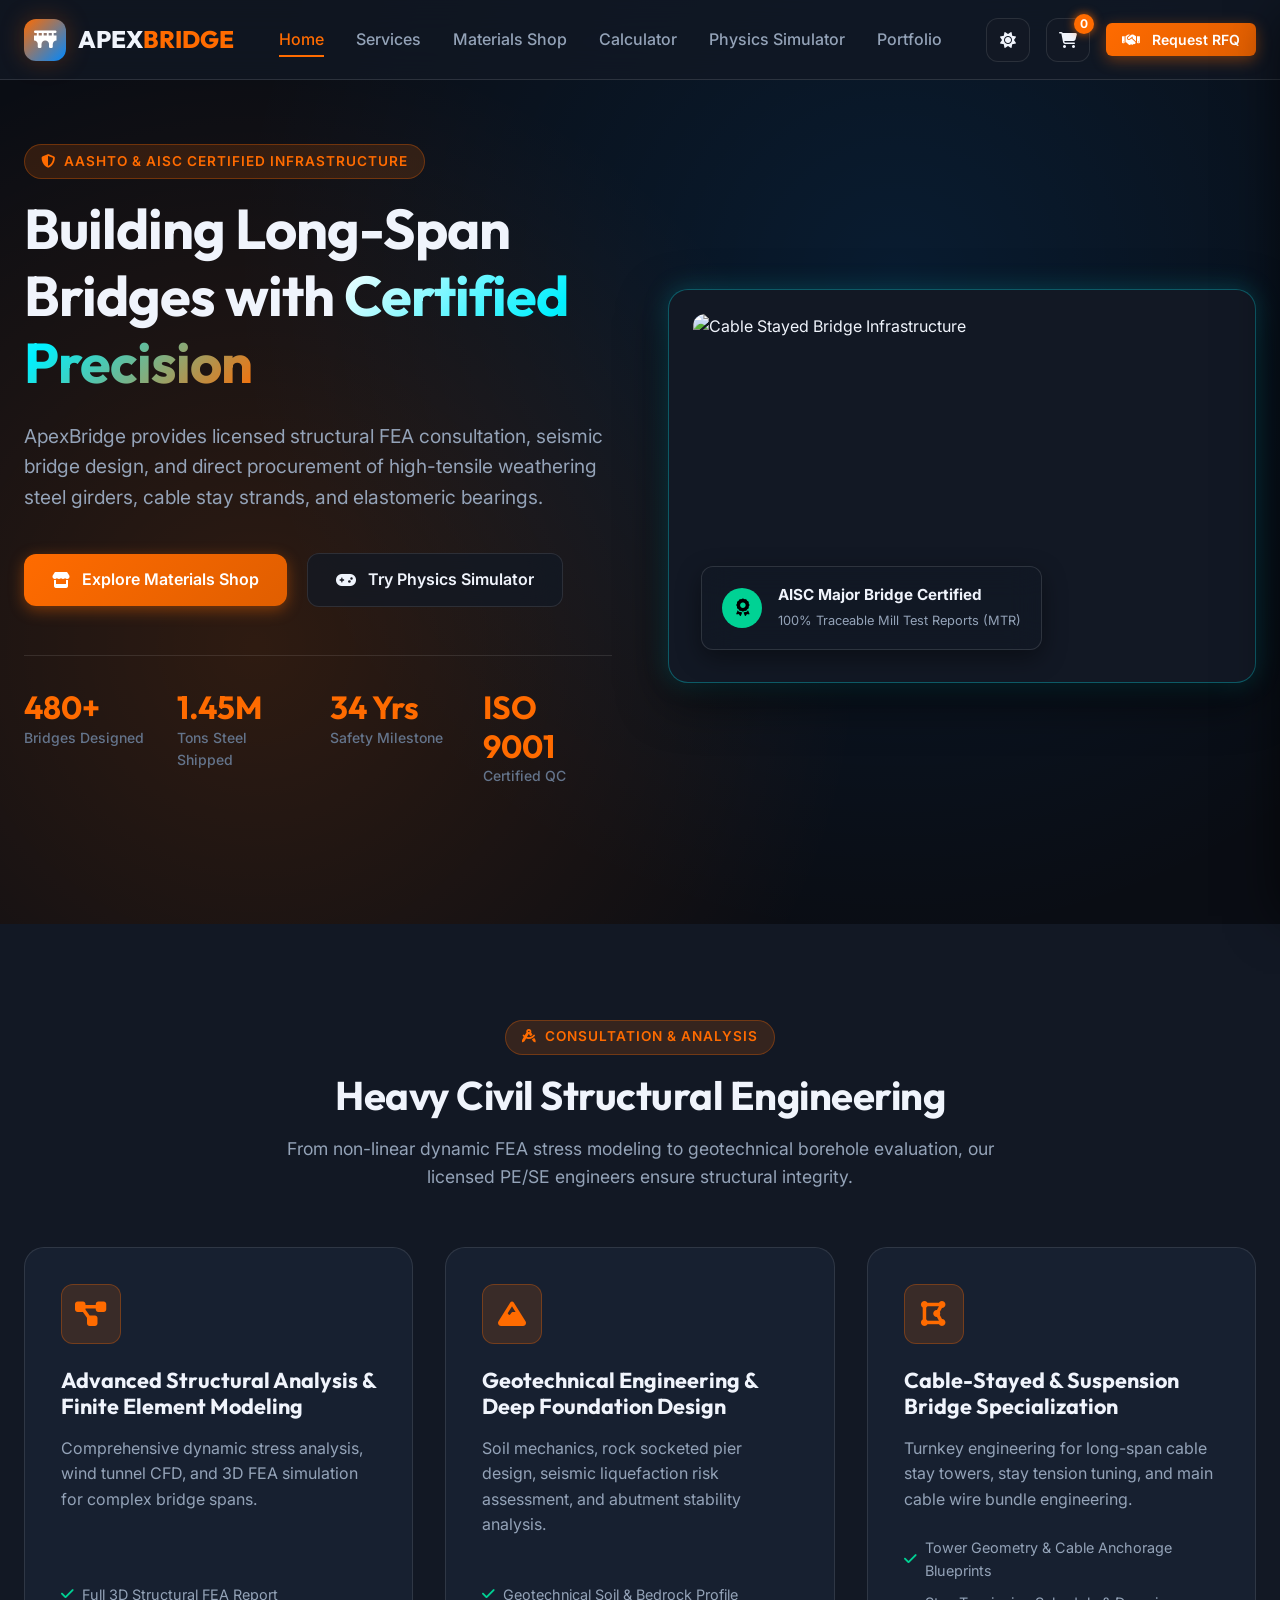
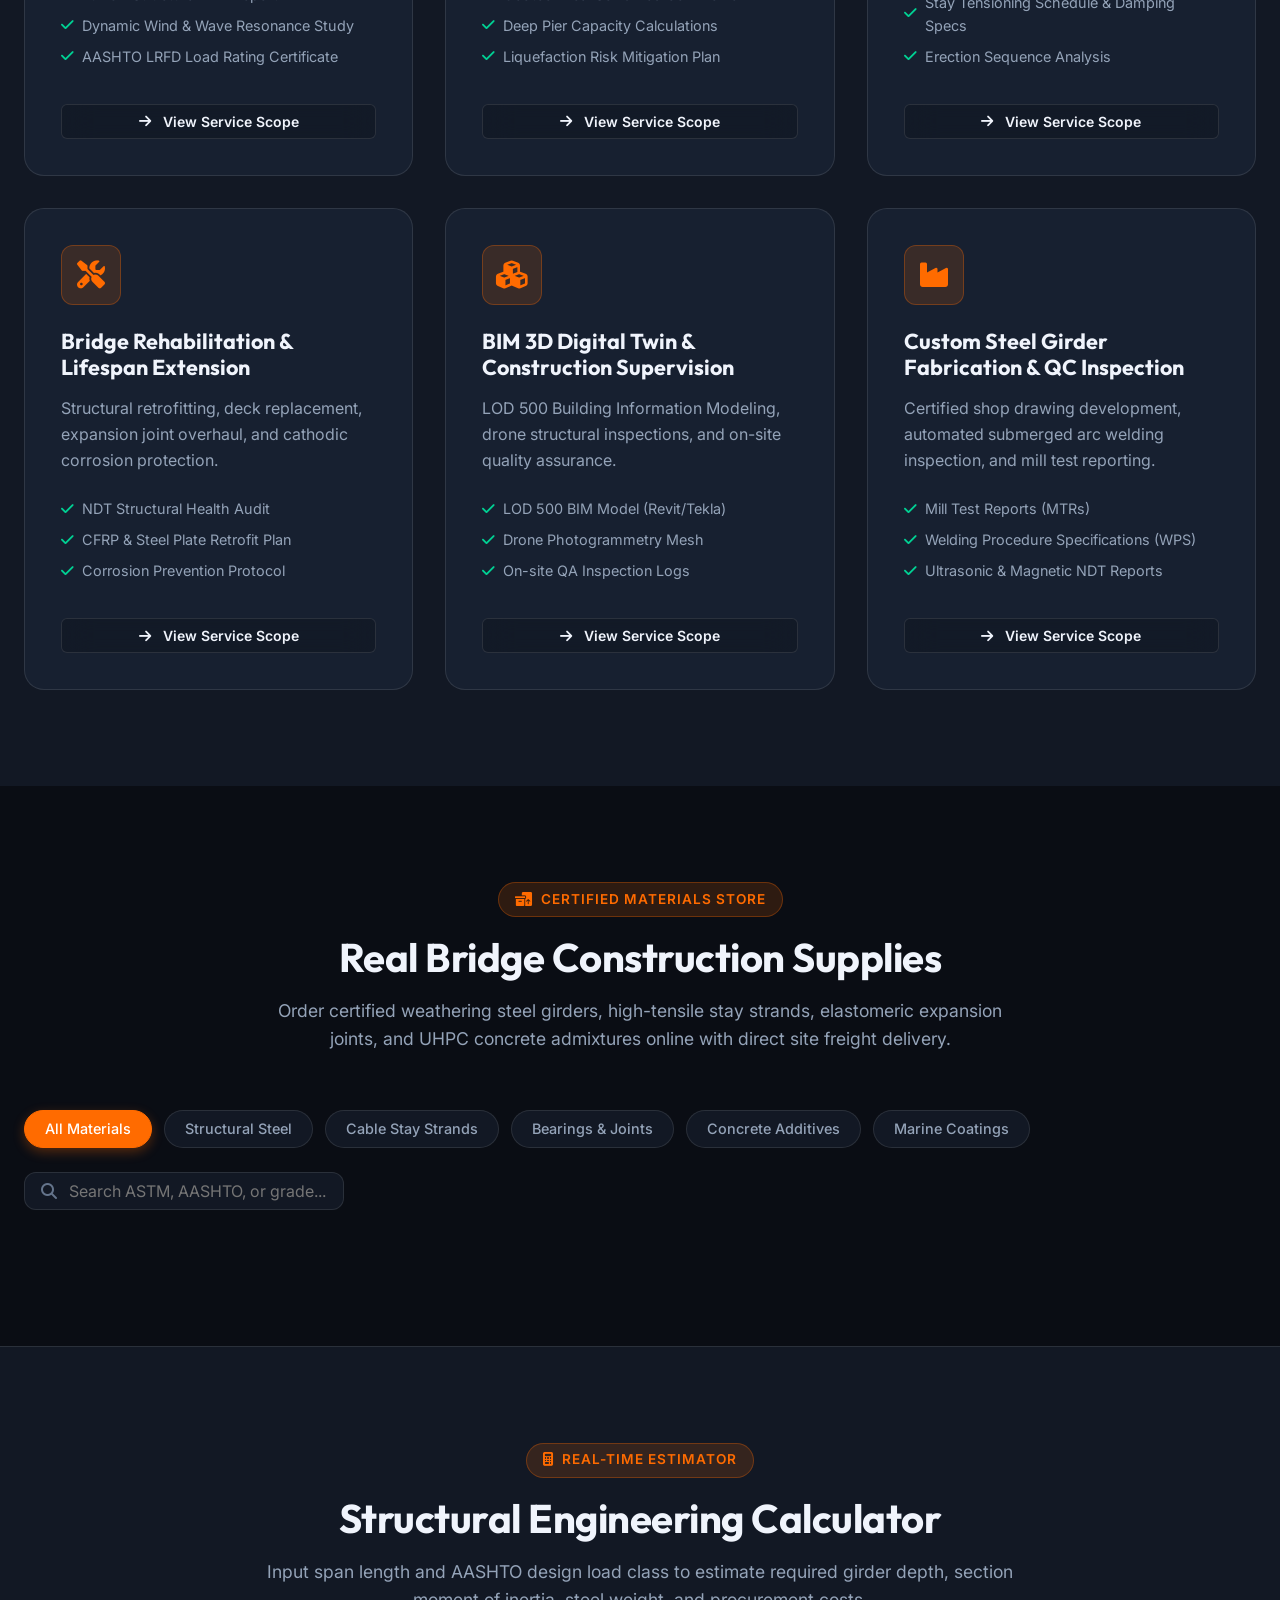
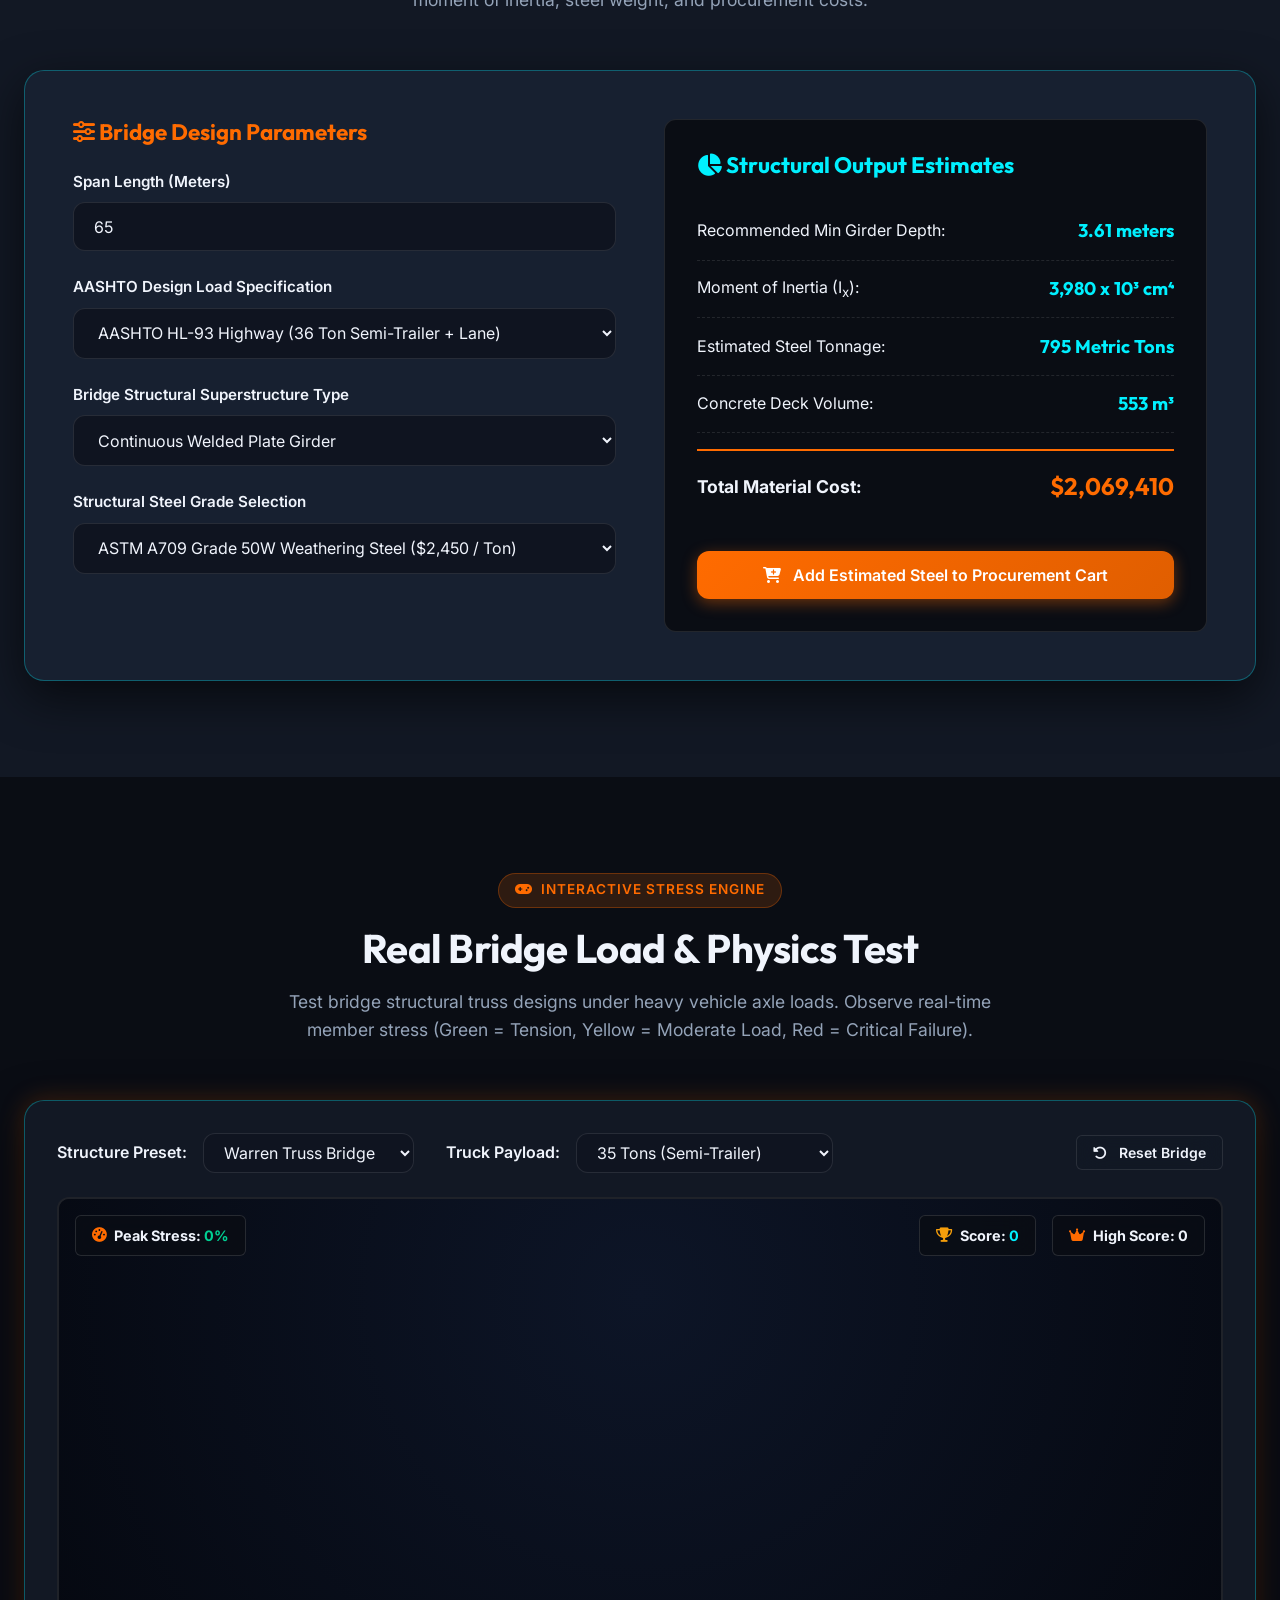
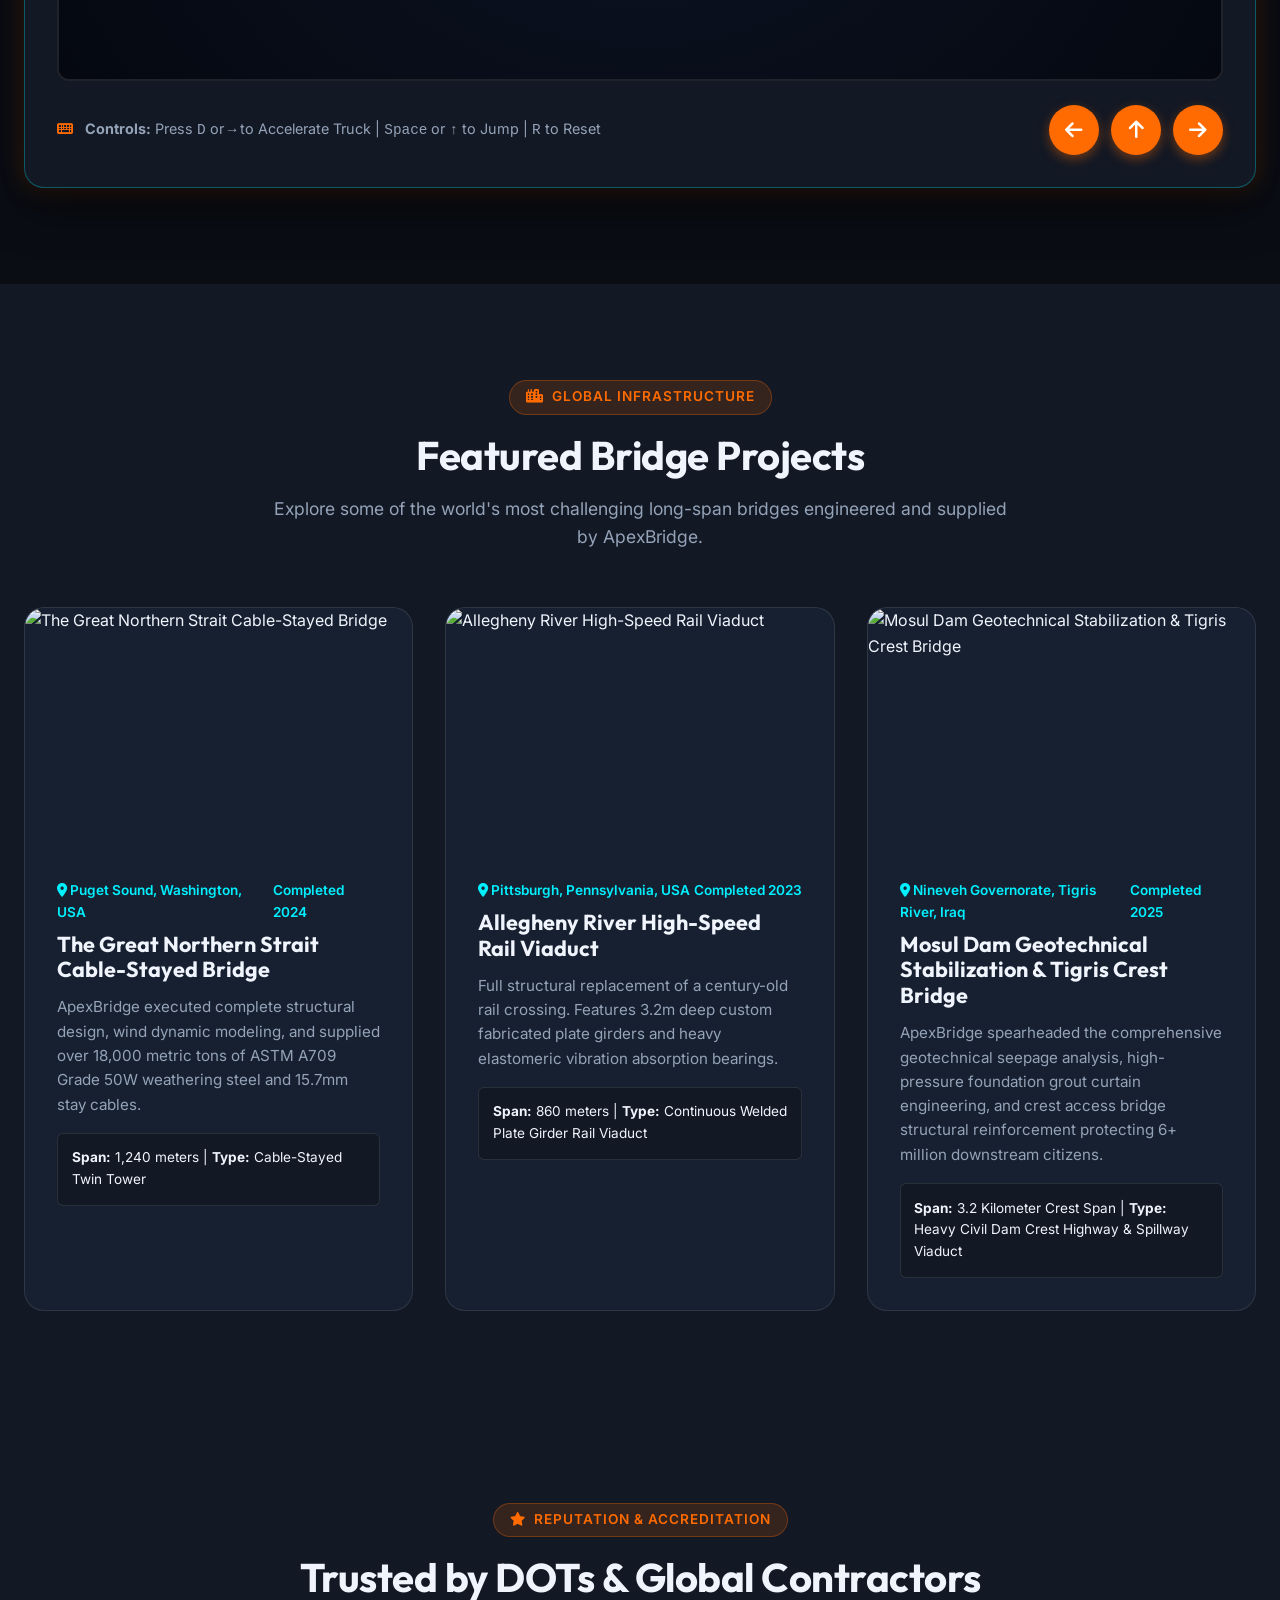
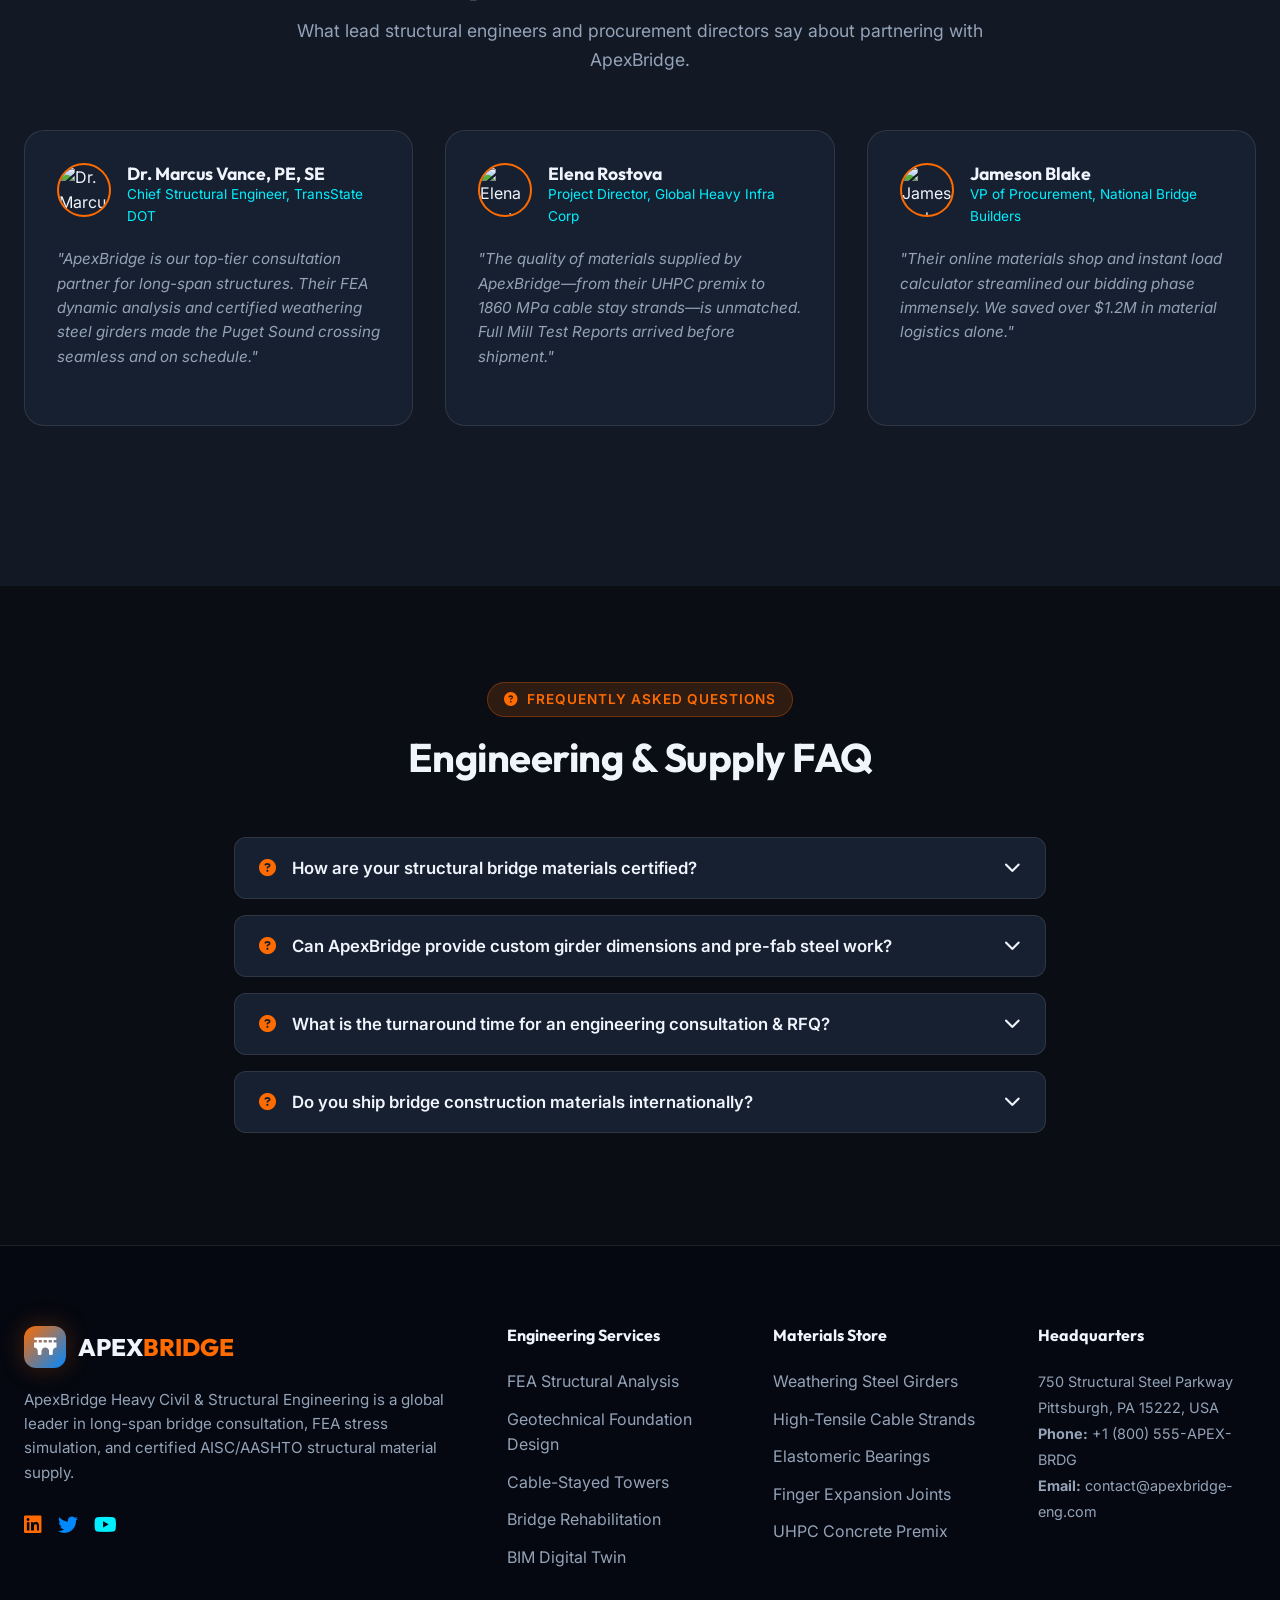
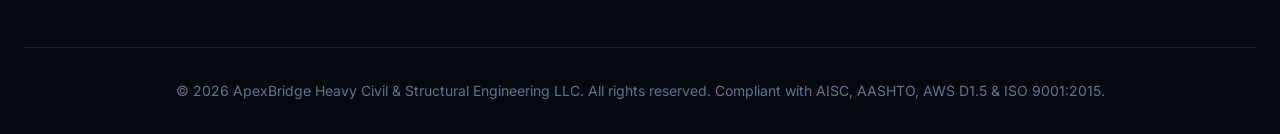
==== commit d04fe6f1: "feat: assemble index.html with hero, services, e-commerce shop, calculator, physics simulator, portf" ====
--- a/index.html
+++ b/index.html
@@ -25,7 +25,6 @@
       <ul class="nav-menu">
         <li><a href="#home" class="nav-link active">Home</a></li>
         <li><a href="#services" class="nav-link">Services</a></li>
-        <li><a href="#mosul-dam" class="nav-link">Mosul Dam</a></li>
         <li><a href="#shop" class="nav-link">Materials Shop</a></li>
         <li><a href="#calculator" class="nav-link">Calculator</a></li>
         <li><a href="#simulator" class="nav-link">Physics Simulator</a></li>
@@ -66,7 +65,6 @@
     <ul style="list-style: none; display: flex; flex-direction: column; gap: 1.25rem;">
       <li><a href="#home" class="mobile-nav-link" style="font-size: 1.1rem; font-weight: 600;">Home</a></li>
       <li><a href="#services" class="mobile-nav-link" style="font-size: 1.1rem; font-weight: 600;">Engineering Services</a></li>
-      <li><a href="#mosul-dam" class="mobile-nav-link" style="font-size: 1.1rem; font-weight: 600;">Mosul Dam Project</a></li>
       <li><a href="#shop" class="mobile-nav-link" style="font-size: 1.1rem; font-weight: 600;">Bridge Materials Shop</a></li>
       <li><a href="#calculator" class="mobile-nav-link" style="font-size: 1.1rem; font-weight: 600;">Engineering Calculator</a></li>
       <li><a href="#simulator" class="mobile-nav-link" style="font-size: 1.1rem; font-weight: 600;">Bridge Physics Simulator</a></li>
@@ -153,15 +151,6 @@
   </section>
 
   <!-- ==========================================================================
-       Mosul Dam Mega-Project Spotlight Section
-       ========================================================================== -->
-  <section id="mosul-dam" class="mosul-section">
-    <div class="container" id="mosulDamContainer">
-      <!-- Rendered dynamically via js/app.js -->
-    </div>
-  </section>
-
-  <!-- ==========================================================================
        Materials E-Commerce Shop Section
        ========================================================================== -->
   <section id="shop" class="shop-section">
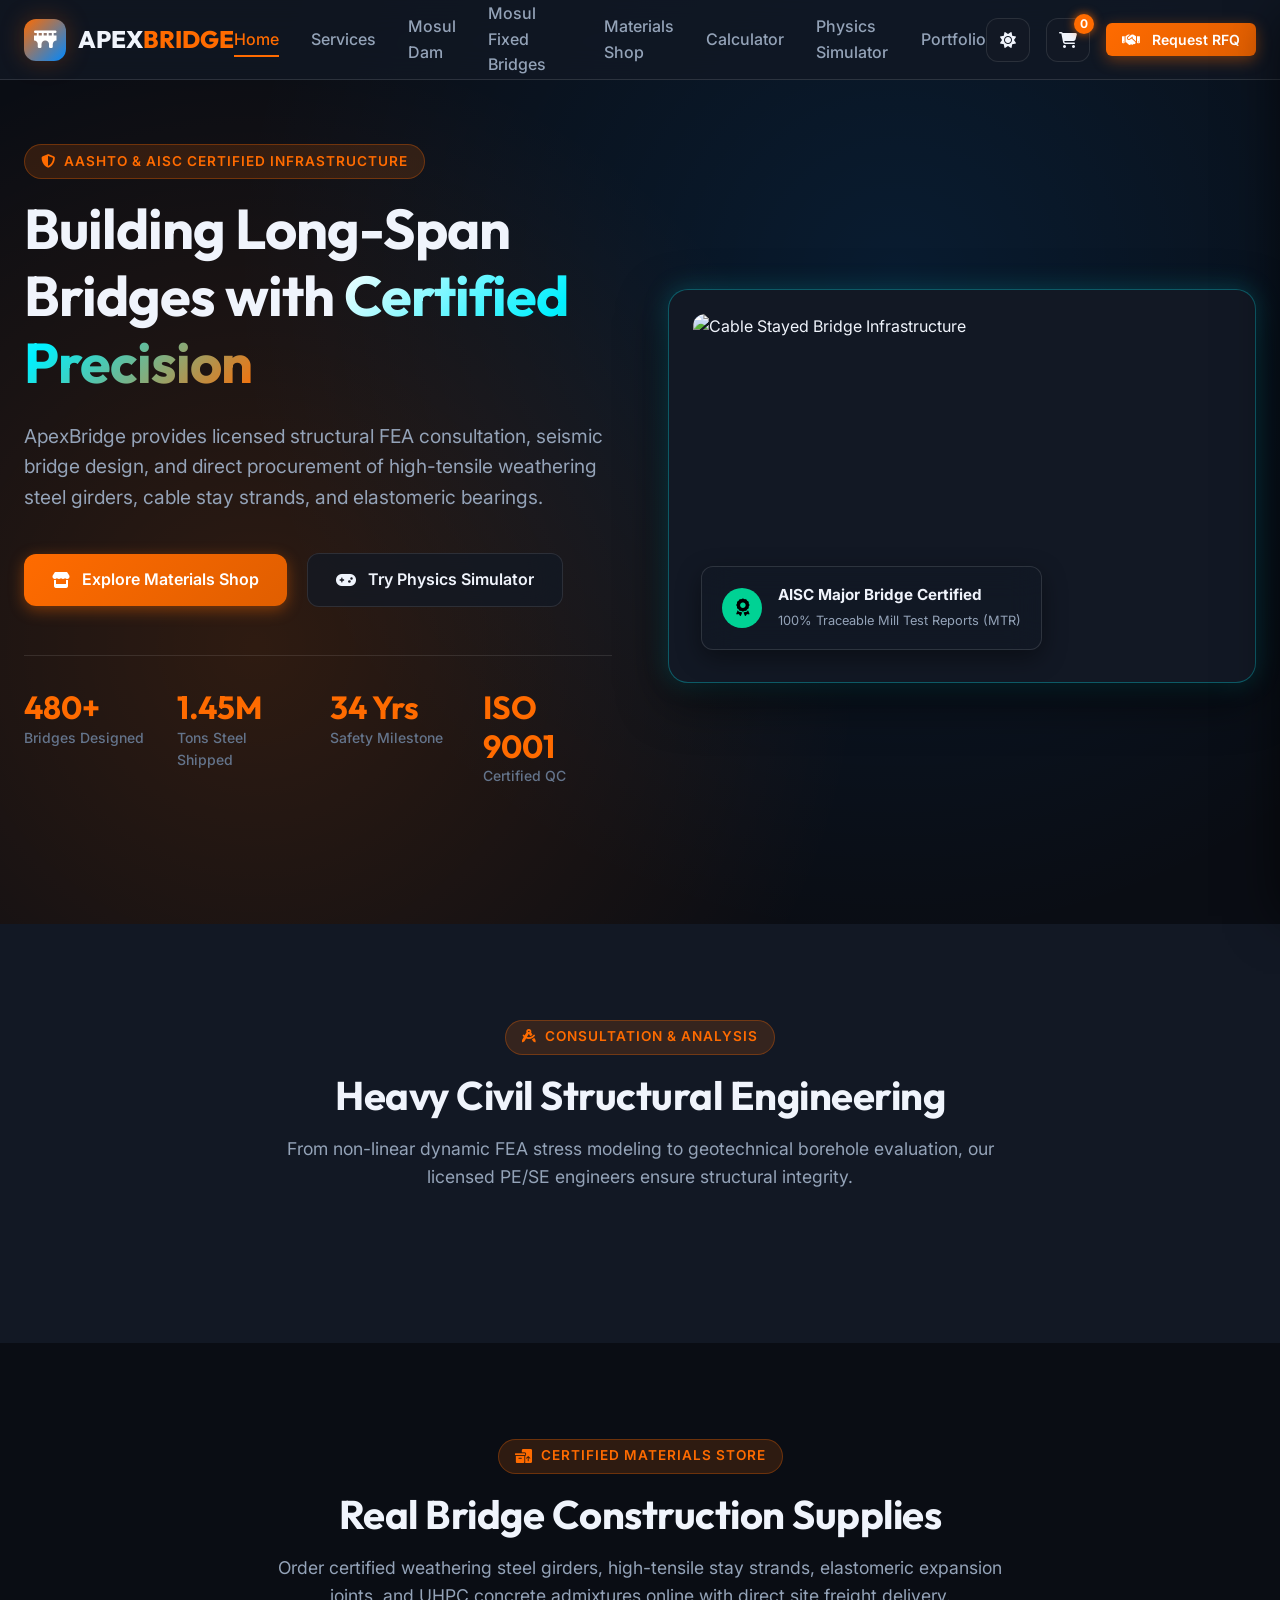
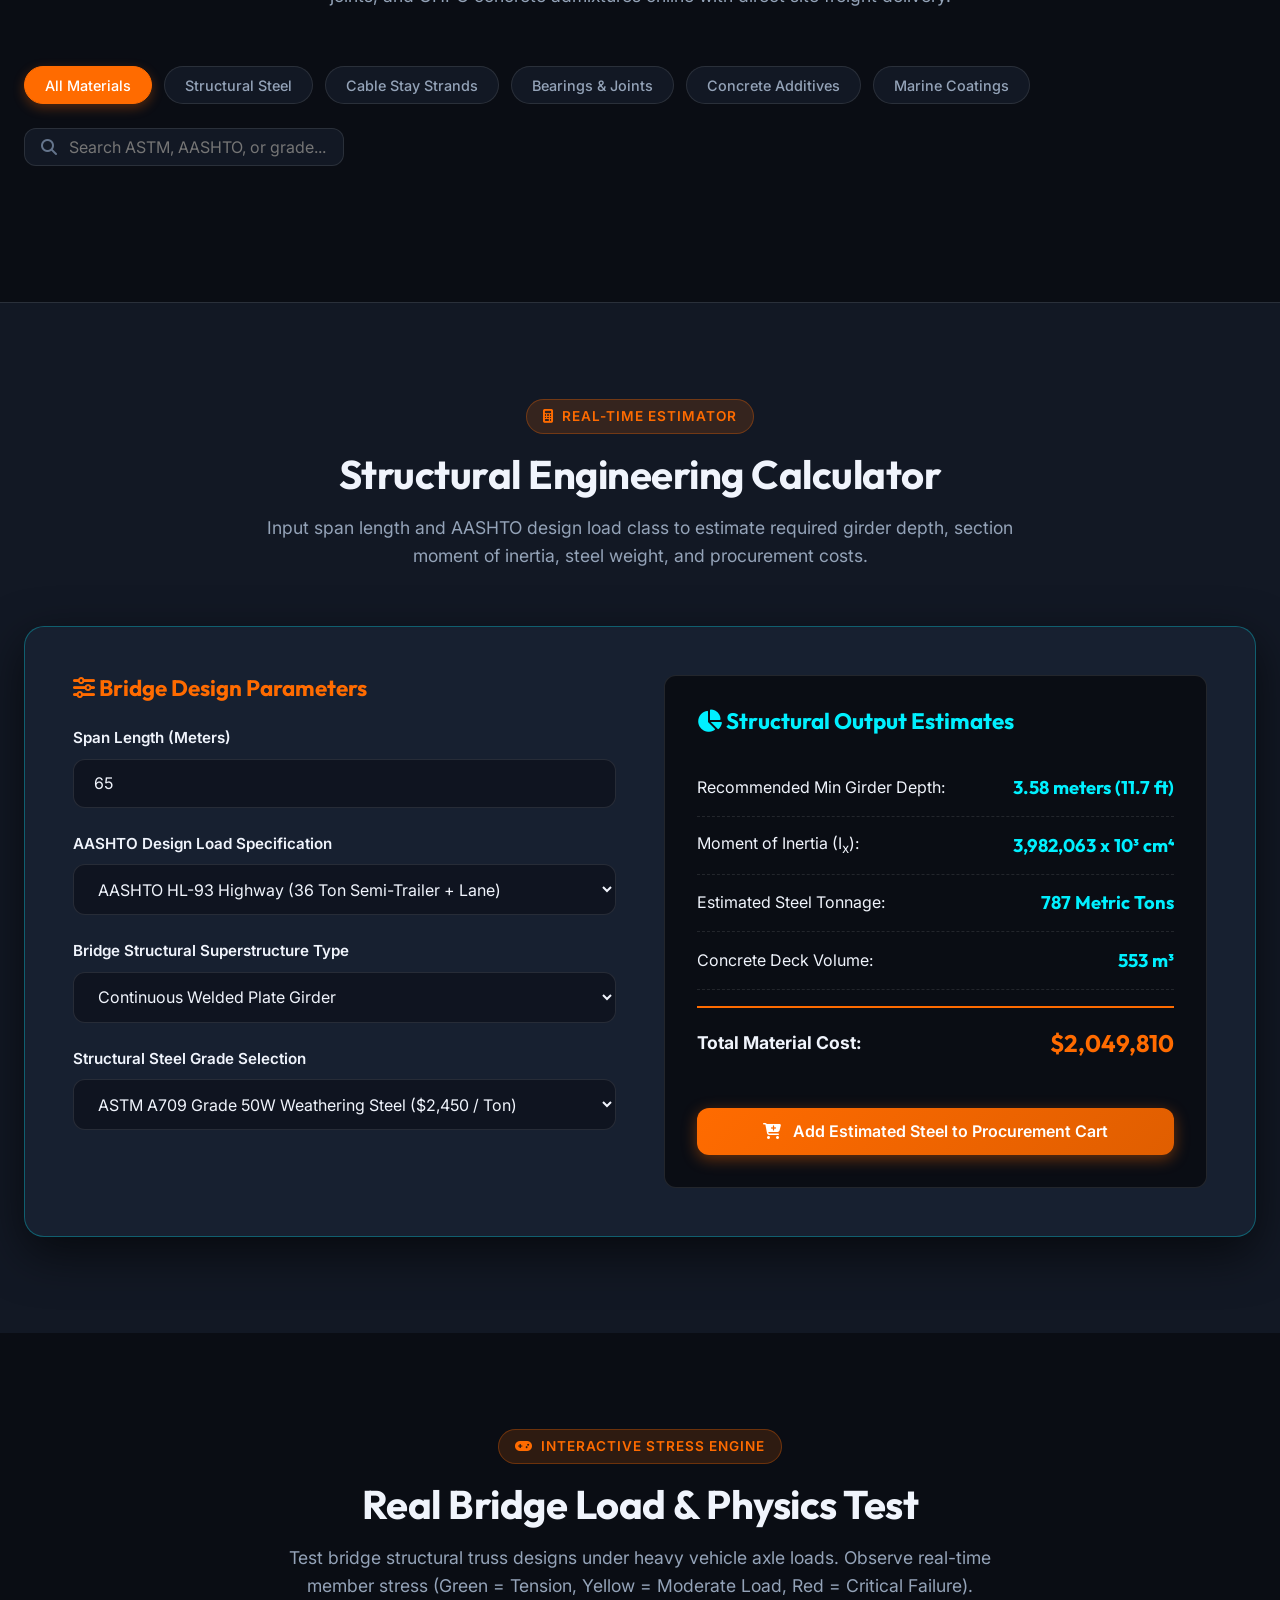
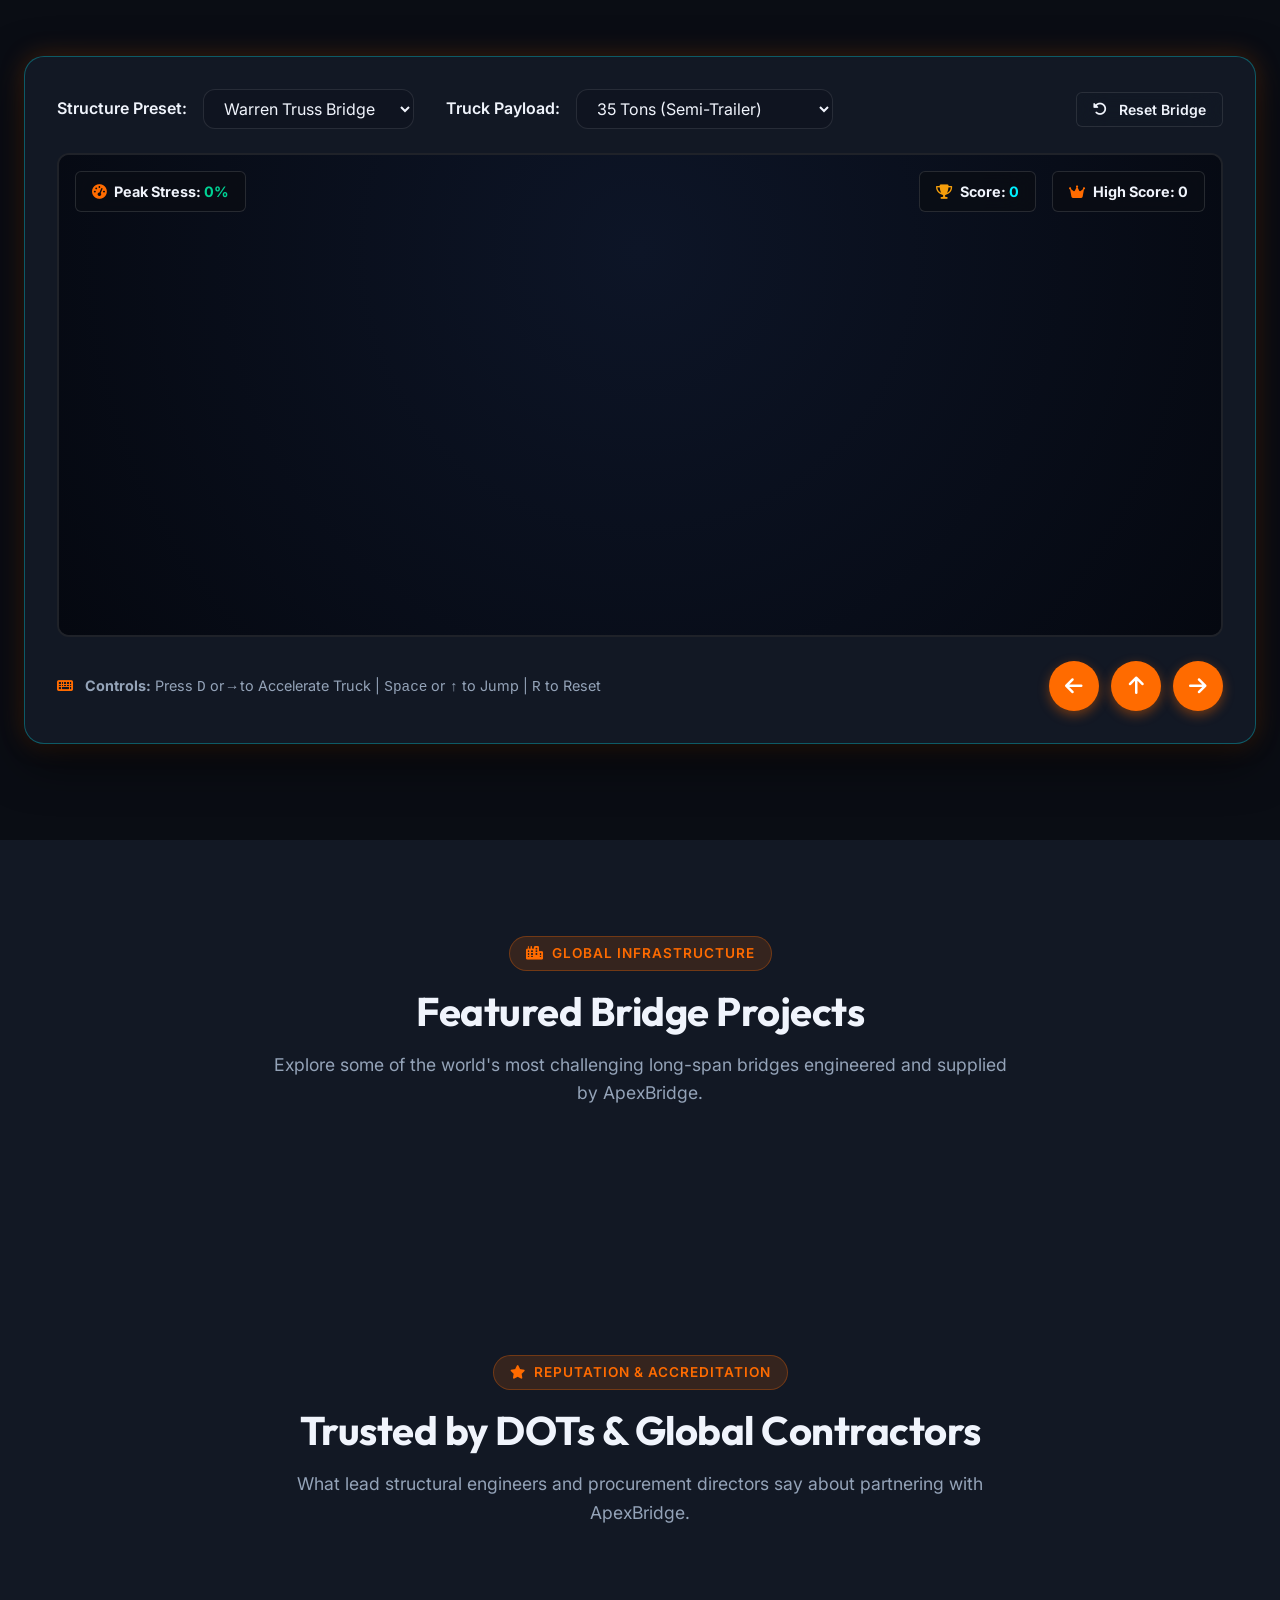
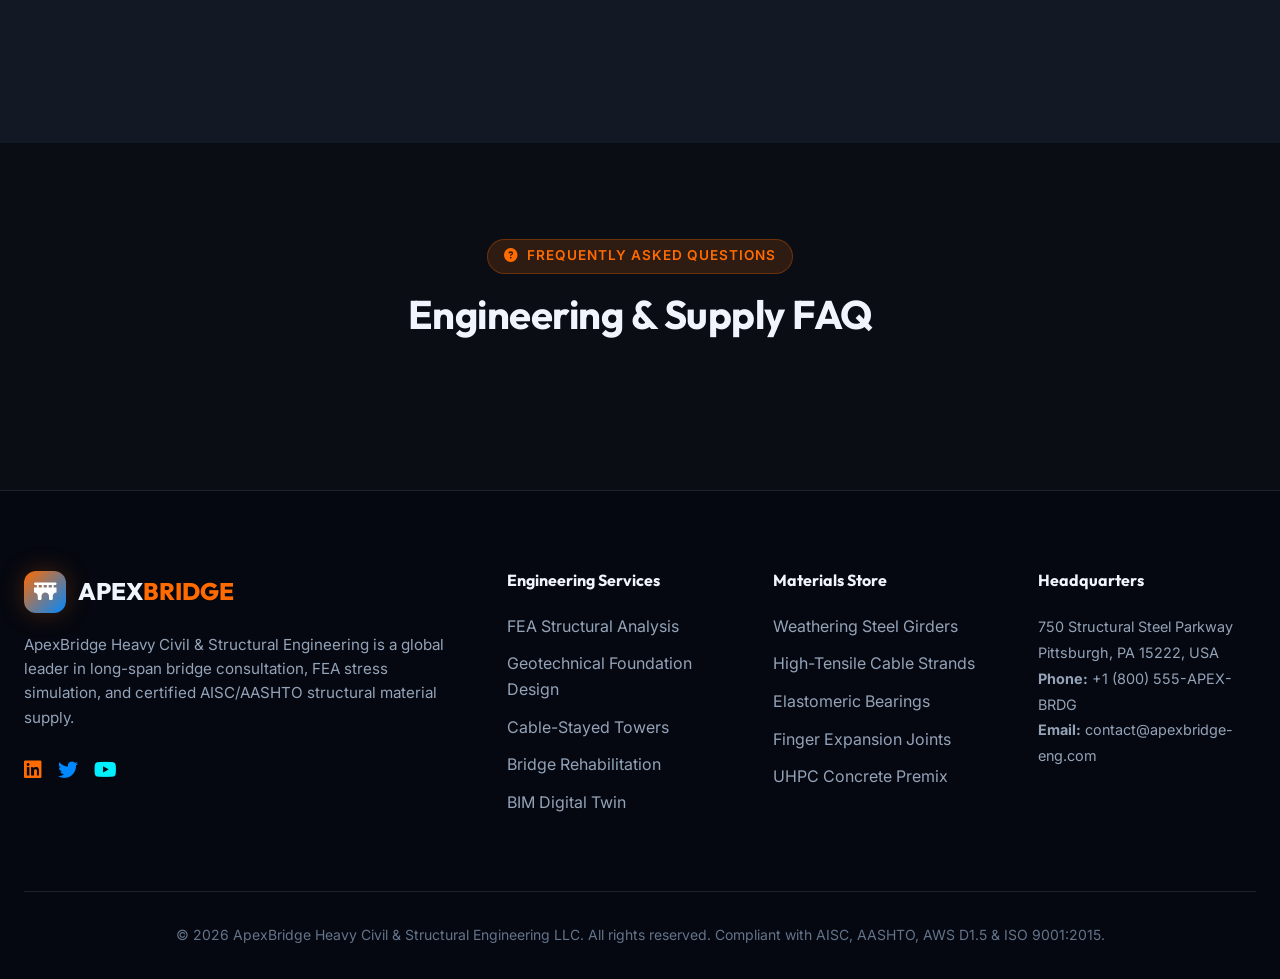
==== commit e2b61c31: "feat: add dedicated Mosul Fixed Bridges reconstruction page detailing the revival of the 5 Tigris Ri" ====
--- a/index.html
+++ b/index.html
@@ -25,6 +25,8 @@
       <ul class="nav-menu">
         <li><a href="#home" class="nav-link active">Home</a></li>
         <li><a href="#services" class="nav-link">Services</a></li>
+        <li><a href="#mosul-dam" class="nav-link">Mosul Dam</a></li>
+        <li><a href="mosul-bridges.html" class="nav-link">Mosul Fixed Bridges</a></li>
         <li><a href="#shop" class="nav-link">Materials Shop</a></li>
         <li><a href="#calculator" class="nav-link">Calculator</a></li>
         <li><a href="#simulator" class="nav-link">Physics Simulator</a></li>
@@ -65,6 +67,8 @@
     <ul style="list-style: none; display: flex; flex-direction: column; gap: 1.25rem;">
       <li><a href="#home" class="mobile-nav-link" style="font-size: 1.1rem; font-weight: 600;">Home</a></li>
       <li><a href="#services" class="mobile-nav-link" style="font-size: 1.1rem; font-weight: 600;">Engineering Services</a></li>
+      <li><a href="#mosul-dam" class="mobile-nav-link" style="font-size: 1.1rem; font-weight: 600;">Mosul Dam Project</a></li>
+      <li><a href="mosul-bridges.html" class="mobile-nav-link" style="font-size: 1.1rem; font-weight: 600;">Mosul Fixed Bridges</a></li>
       <li><a href="#shop" class="mobile-nav-link" style="font-size: 1.1rem; font-weight: 600;">Bridge Materials Shop</a></li>
       <li><a href="#calculator" class="mobile-nav-link" style="font-size: 1.1rem; font-weight: 600;">Engineering Calculator</a></li>
       <li><a href="#simulator" class="mobile-nav-link" style="font-size: 1.1rem; font-weight: 600;">Bridge Physics Simulator</a></li>
@@ -151,6 +155,15 @@
   </section>
 
   <!-- ==========================================================================
+       Mosul Dam Mega-Project Spotlight Section
+       ========================================================================== -->
+  <section id="mosul-dam" class="mosul-section">
+    <div class="container" id="mosulDamContainer">
+      <!-- Rendered dynamically via js/app.js -->
+    </div>
+  </section>
+
+  <!-- ==========================================================================
        Materials E-Commerce Shop Section
        ========================================================================== -->
   <section id="shop" class="shop-section">
--- a/css/styles.css
+++ b/css/styles.css
@@ -1166,123 +1166,33 @@
   color: var(--text-muted);
 }
 
-/* ==========================================================================
-   Mosul Dam Mega-Project Spotlight Styles
-   ========================================================================== */
-
-.mosul-section {
-  padding: 6rem 0;
-  background: radial-gradient(circle at 10% 50%, rgba(0, 240, 255, 0.08) 0%, transparent 50%),
-              radial-gradient(circle at 90% 50%, rgba(255, 107, 0, 0.08) 0%, transparent 50%),
-              var(--bg-surface);
-  border-top: 1px solid var(--border-color-highlight);
-  border-bottom: 1px solid var(--border-color);
-}
-
-.mosul-card-wrapper {
-  background: var(--bg-card);
-  border: 1px solid var(--border-color-highlight);
-  border-radius: var(--radius-lg);
-  padding: 3rem;
-  box-shadow: var(--shadow-lg), var(--shadow-glow-cyan);
-}
-
-.mosul-grid {
-  display: grid;
-  grid-template-columns: 1.2fr 0.8fr;
-  gap: 3.5rem;
-  align-items: center;
-}
-
-.mosul-stats-grid {
-  display: grid;
-  grid-template-columns: repeat(2, 1fr);
-  gap: 1.25rem;
-  margin-top: 1.5rem;
-}
-
-.mosul-stat-box {
-  background: var(--bg-primary);
-  border: 1px solid var(--border-color);
-  padding: 1.25rem;
-  border-radius: var(--radius-md);
-}
-
-.mosul-stat-val {
-  display: block;
-  font-size: 1.4rem;
-  font-weight: 800;
-  font-family: var(--font-heading);
-  color: var(--brand-cyan);
-}
-
-.mosul-stat-lbl {
-  font-size: 0.85rem;
-  color: var(--text-muted);
-}
-
-.mosul-img-wrapper {
-  position: relative;
-  border-radius: var(--radius-md);
-  overflow: hidden;
-  margin-bottom: 1.5rem;
-  height: 280px;
-  border: 1px solid var(--border-color);
-}
-
-.mosul-img-wrapper img {
-  width: 100%;
-  height: 100%;
-  object-fit: cover;
-}
-
-.mosul-overlay-badge {
-  position: absolute;
-  bottom: 1rem;
-  left: 1rem;
-  right: 1rem;
-  background: var(--glass-bg);
-  backdrop-filter: var(--glass-blur);
-  border: 1px solid var(--glass-border);
-  padding: 0.85rem 1.25rem;
-  border-radius: var(--radius-md);
-  display: flex;
-  align-items: center;
-  gap: 1rem;
-}
-
-.mosul-services-mini {
-  display: grid;
-  grid-template-columns: 1fr 1fr;
-  gap: 1rem;
-}
-
-.mosul-service-item {
-  background: var(--bg-primary);
-  border: 1px solid var(--border-color);
-  padding: 1rem;
-  border-radius: var(--radius-md);
-  display: flex;
-  gap: 0.75rem;
-  font-size: 0.85rem;
-}
-
-.mosul-service-item i {
-  color: var(--brand-orange);
-  font-size: 1.25rem;
-  margin-top: 0.2rem;
-}
-
-.mosul-service-item p {
-  color: var(--text-muted);
-  font-size: 0.8rem;
-  margin-top: 0.2rem;
-  line-height: 1.3;
-}
-
+/* Responsive Media Queries */
 @media (max-width: 992px) {
-  .mosul-grid {
+  .hero-grid, .calc-grid {
     grid-template-columns: 1fr;
   }
-}
-
+  .nav-menu {
+    display: none;
+  }
+  .hamburger-btn {
+    display: block;
+  }
+  .footer-grid {
+    grid-template-columns: 1fr 1fr;
+  }
+}
+
+@media (max-width: 600px) {
+  .hero-stats {
+    grid-template-columns: 1fr 1fr;
+  }
+  .footer-grid {
+    grid-template-columns: 1fr;
+  }
+  .section-header h2 {
+    font-size: 2rem;
+  }
+  .hero-content h1 {
+    font-size: 2.4rem;
+  }
+}
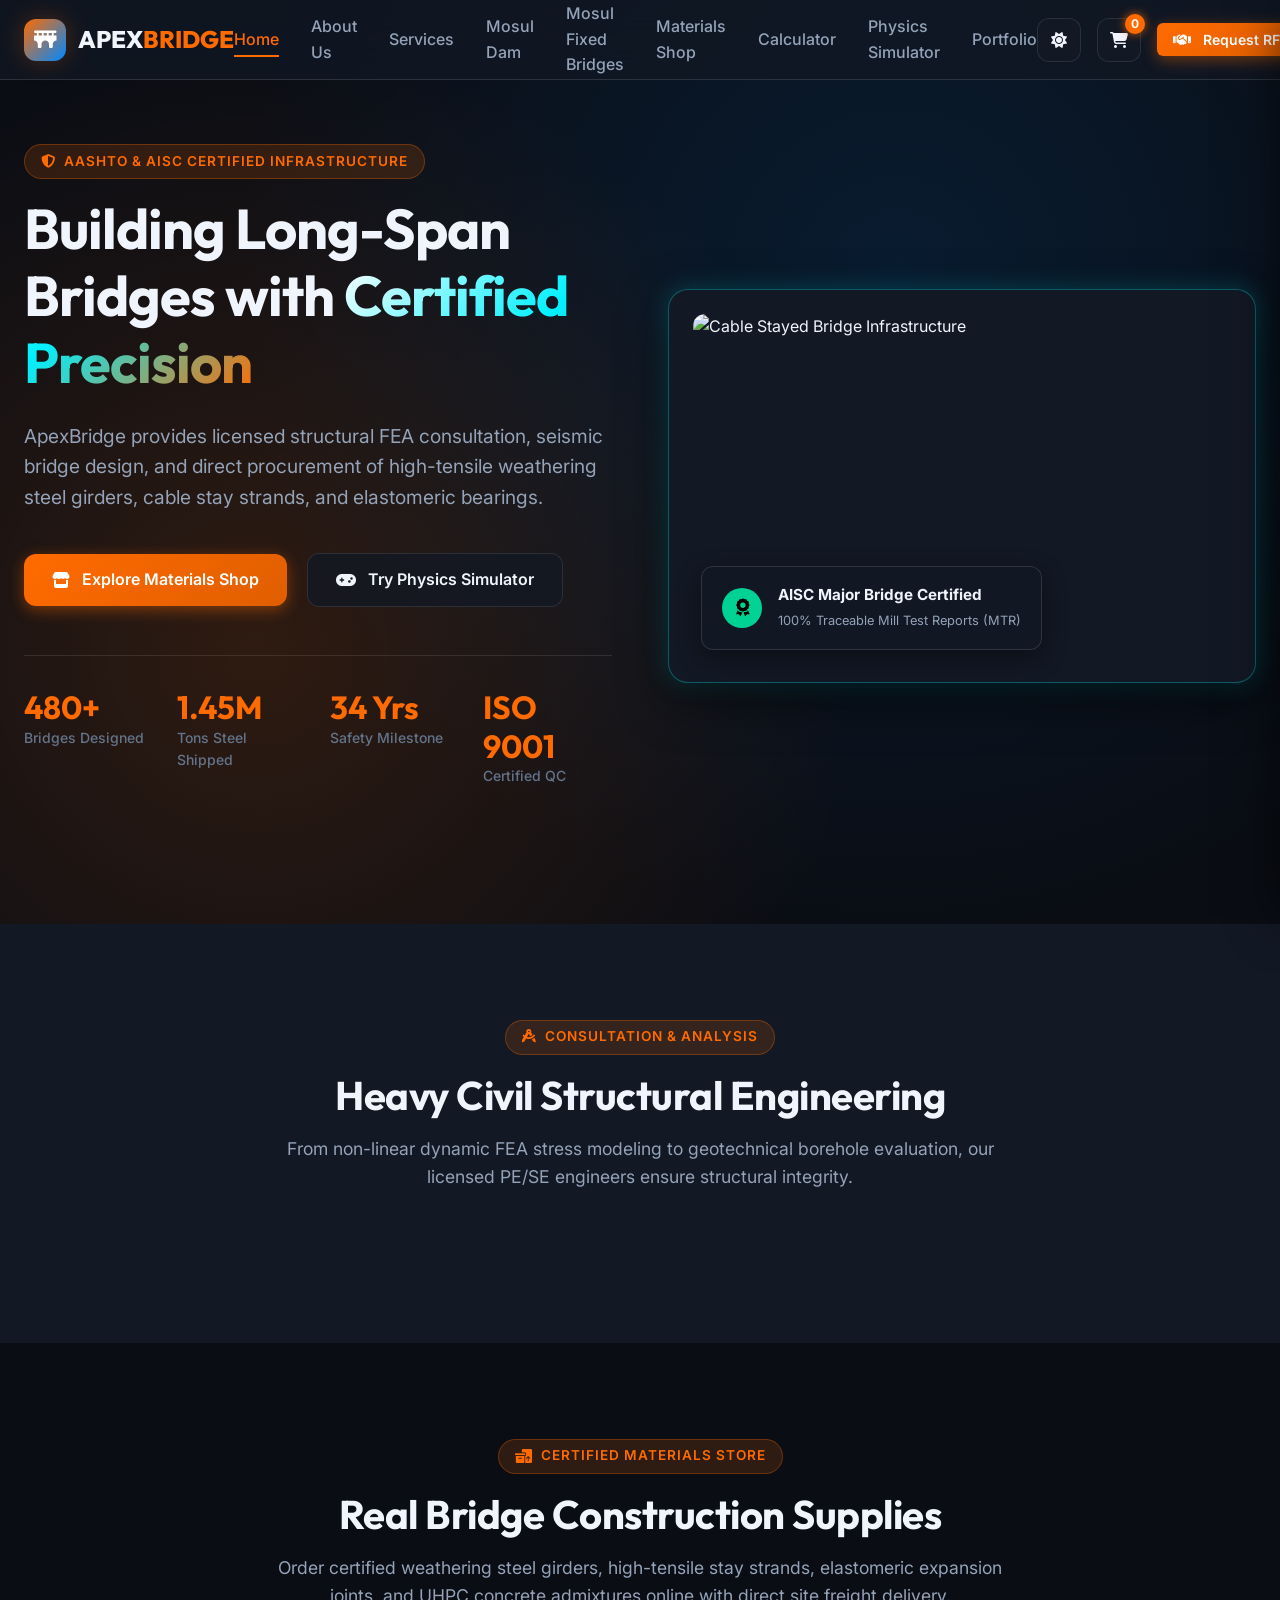
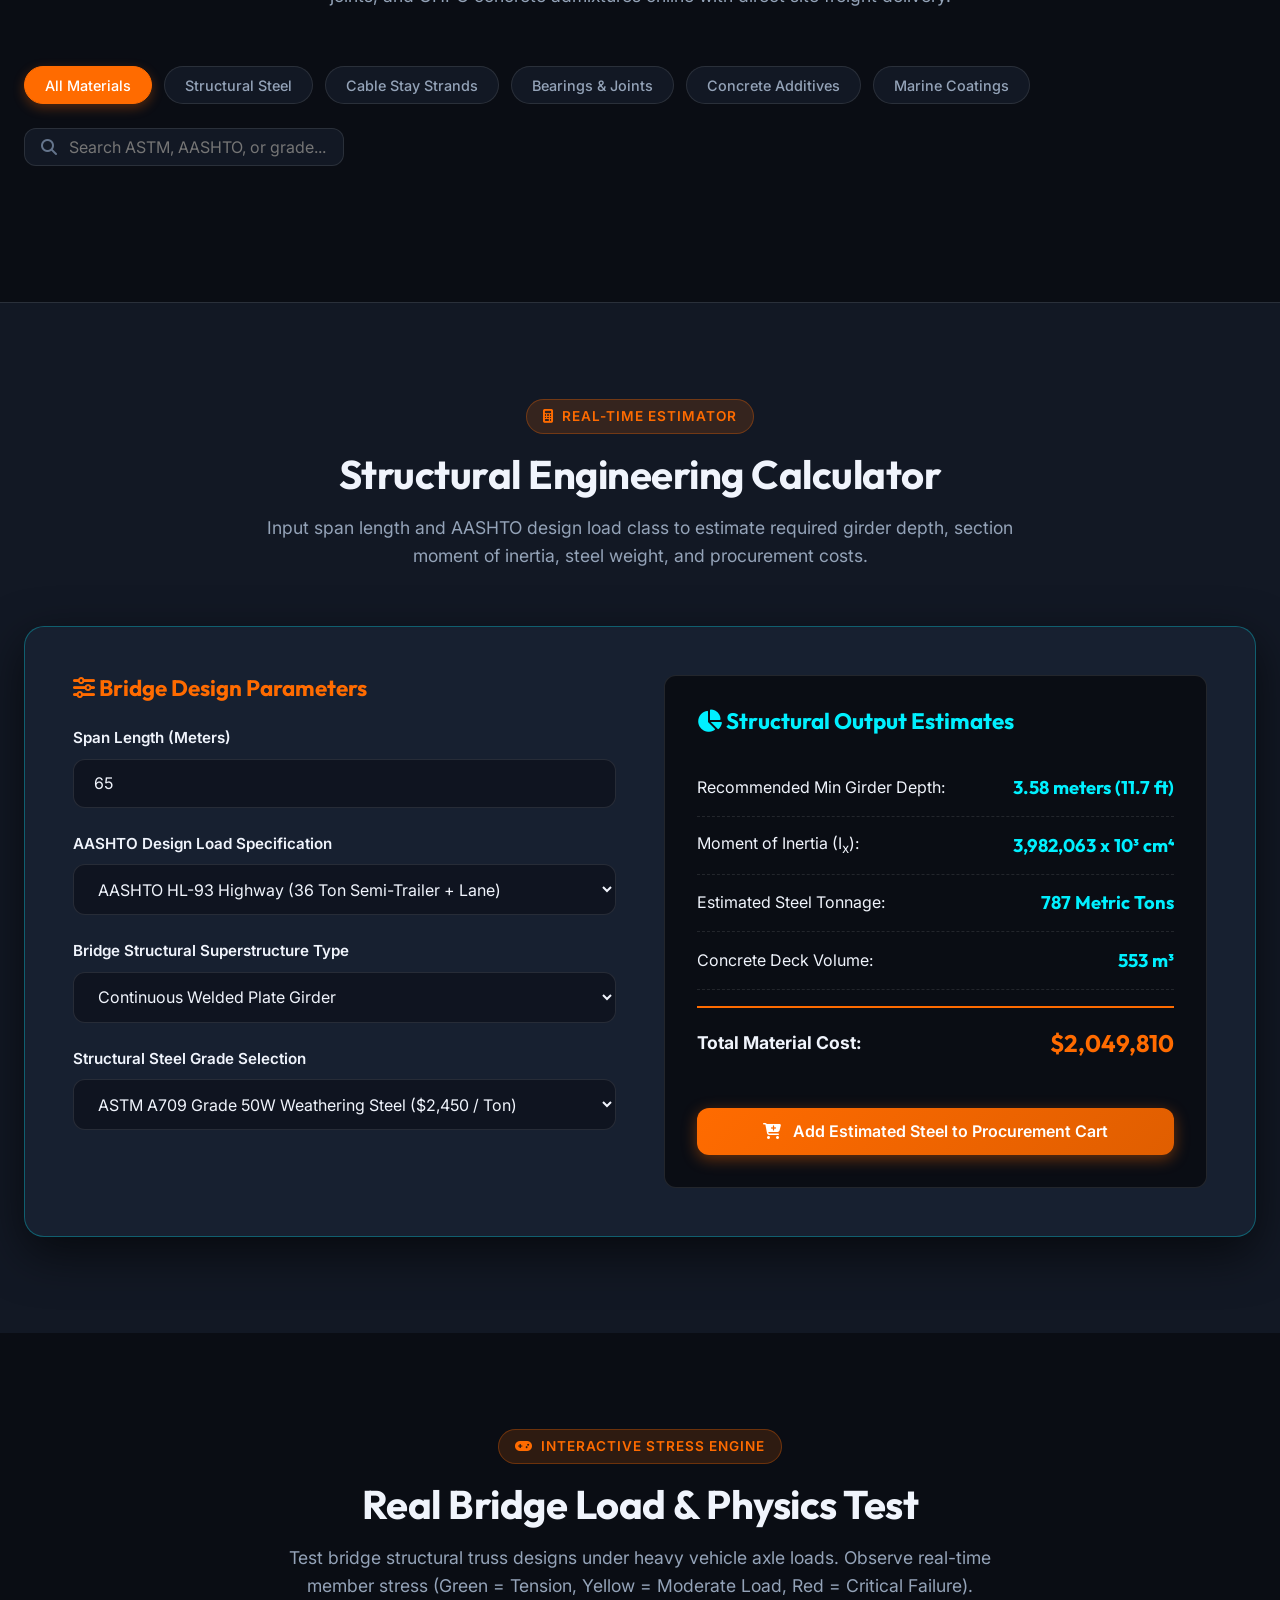
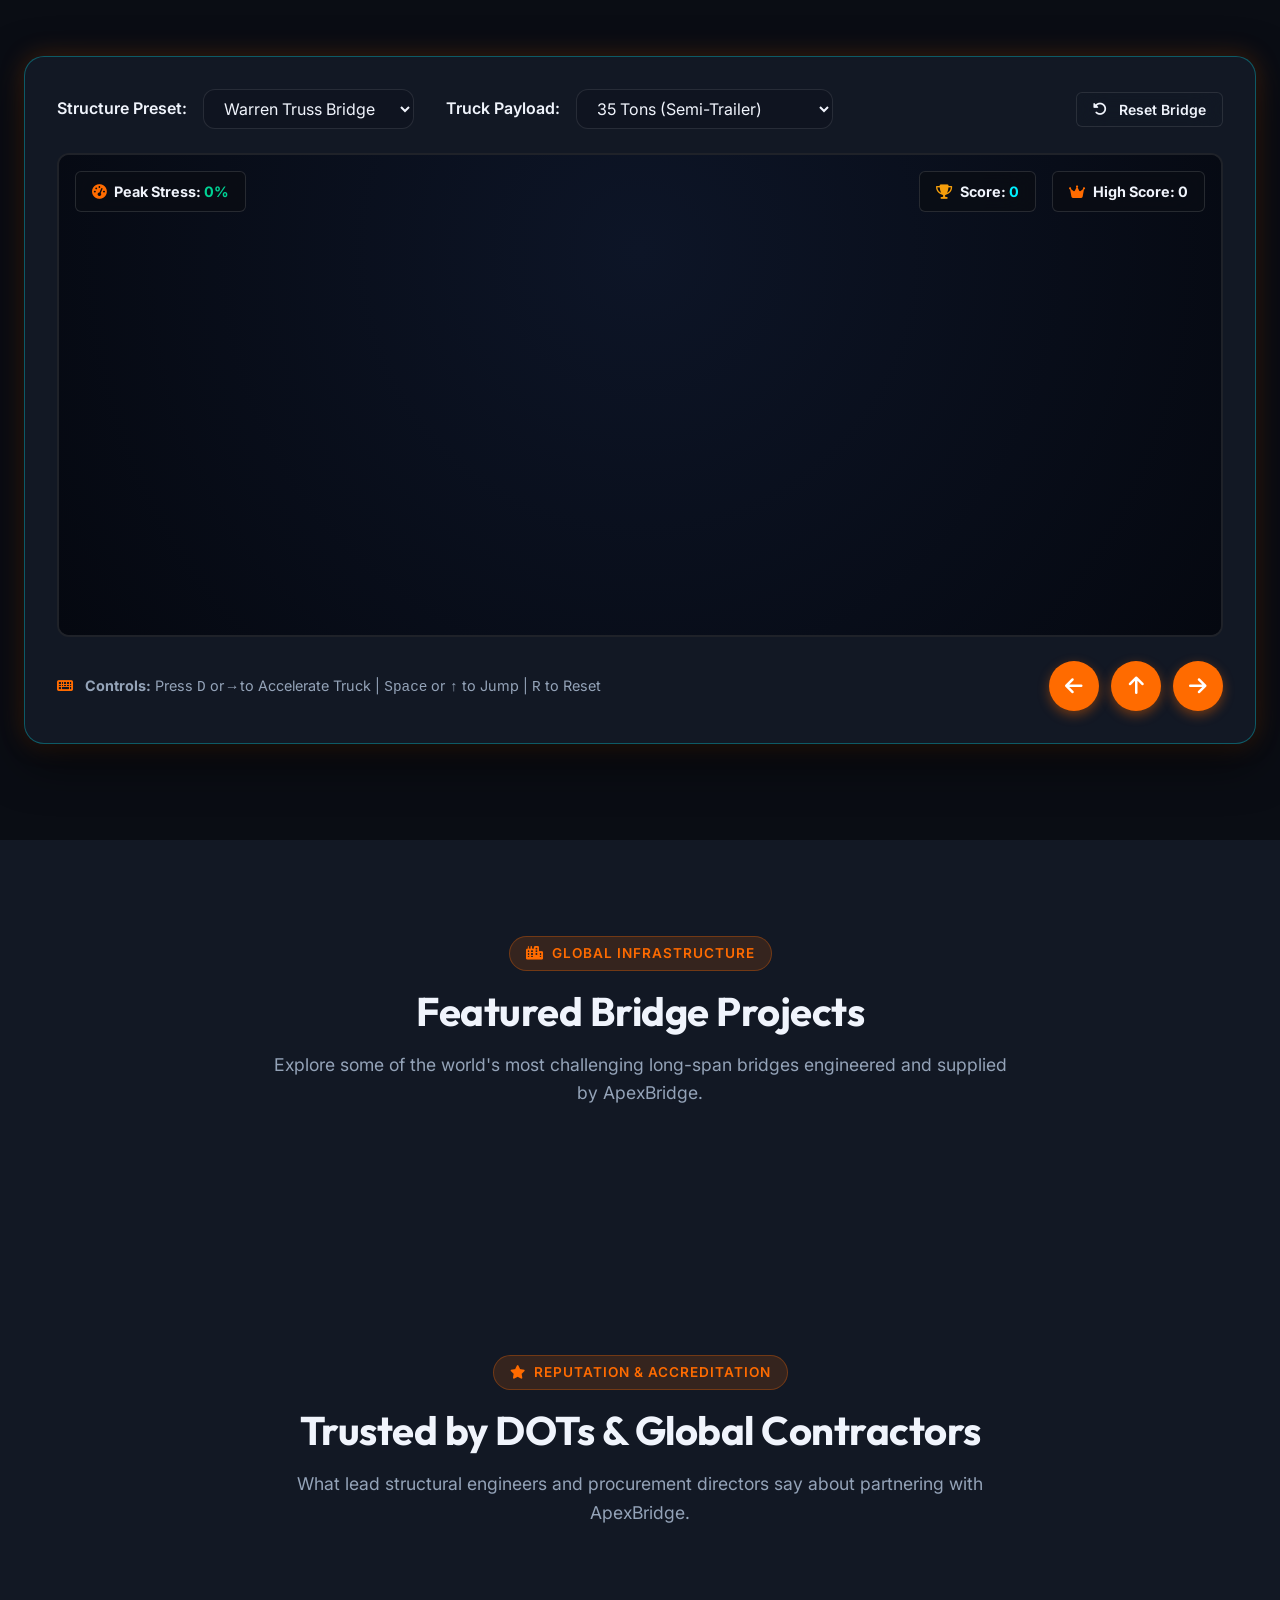
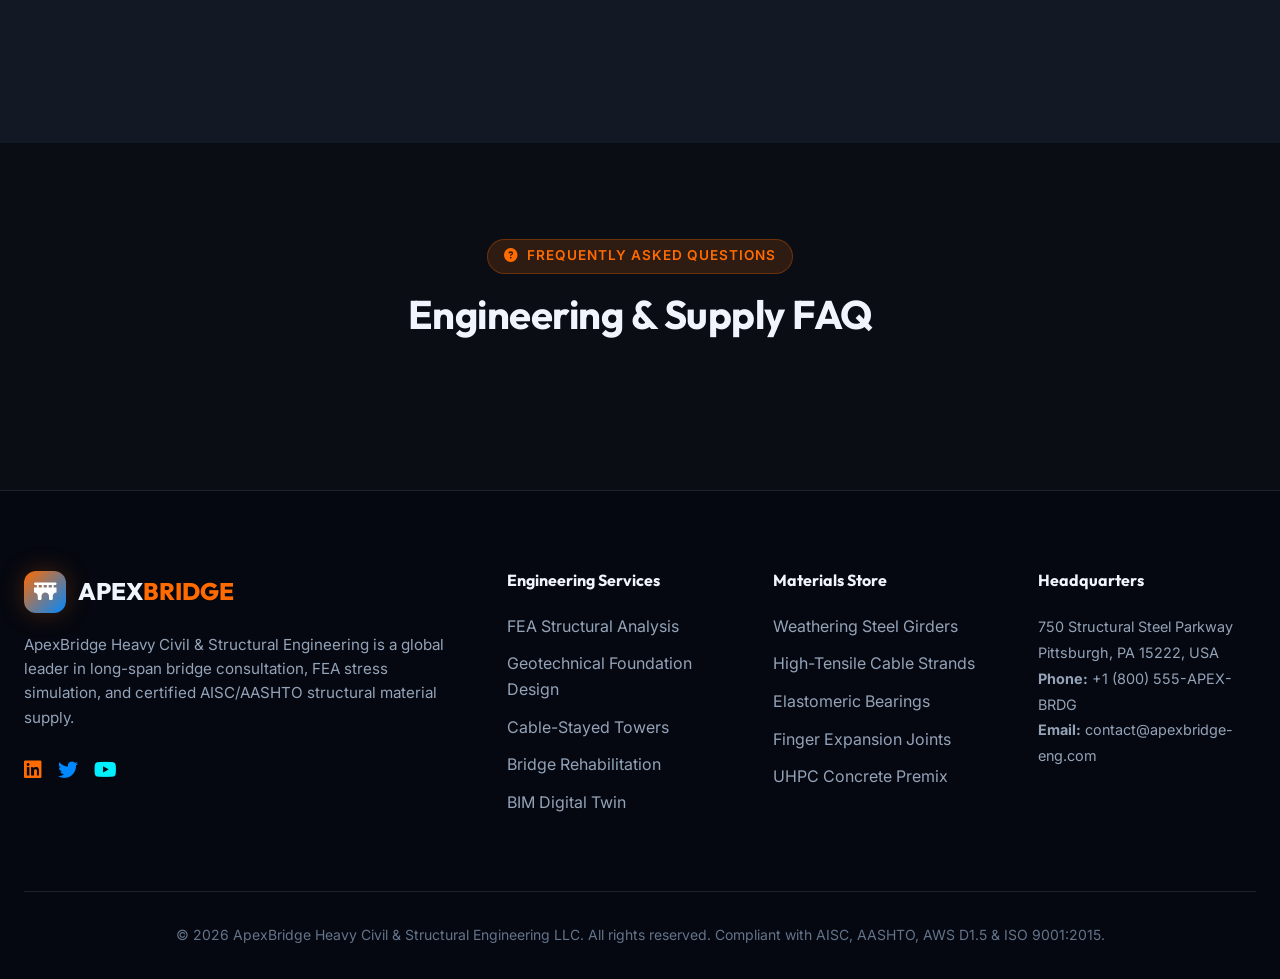
==== commit 8835eb44: "feat: add About Us page with company history, timeline, leadership team & certifications" ====
--- a/index.html
+++ b/index.html
@@ -24,6 +24,7 @@
 
       <ul class="nav-menu">
         <li><a href="#home" class="nav-link active">Home</a></li>
+        <li><a href="about.html" class="nav-link">About Us</a></li>
         <li><a href="#services" class="nav-link">Services</a></li>
         <li><a href="#mosul-dam" class="nav-link">Mosul Dam</a></li>
         <li><a href="mosul-bridges.html" class="nav-link">Mosul Fixed Bridges</a></li>
